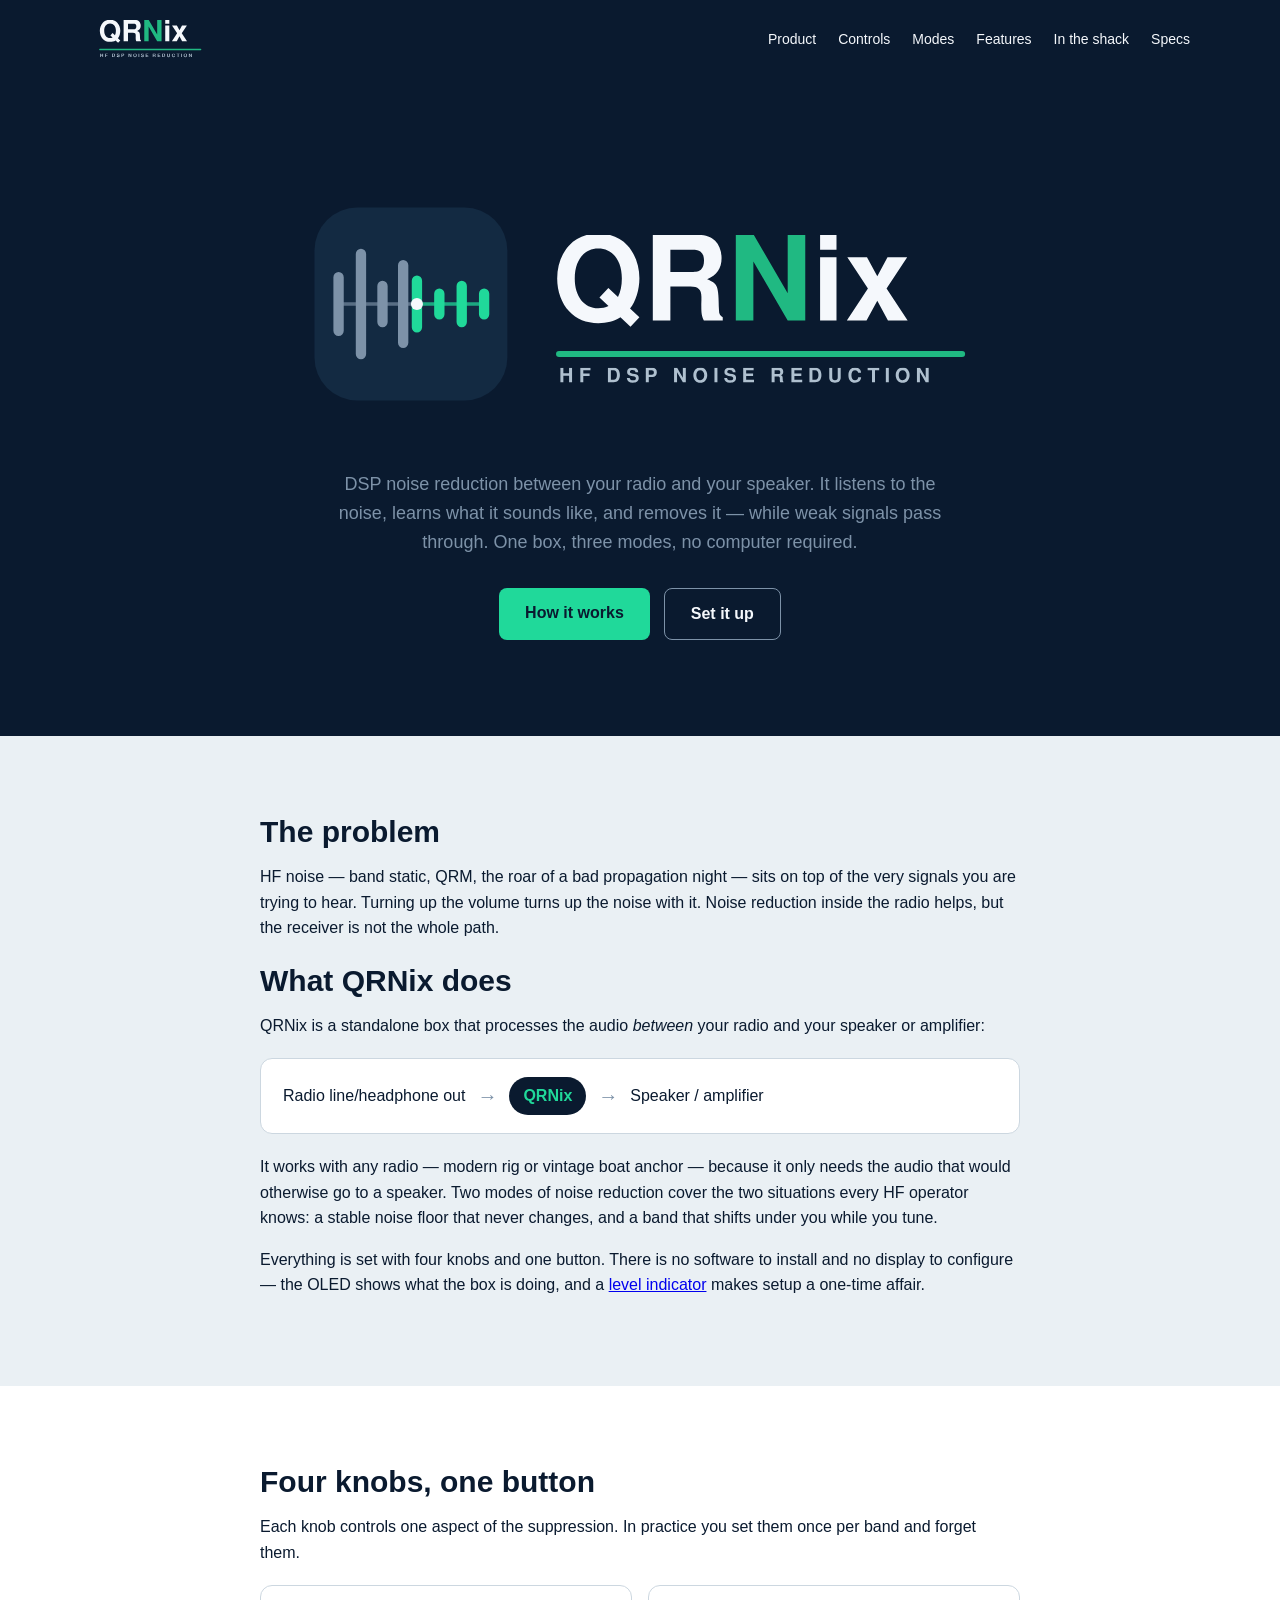
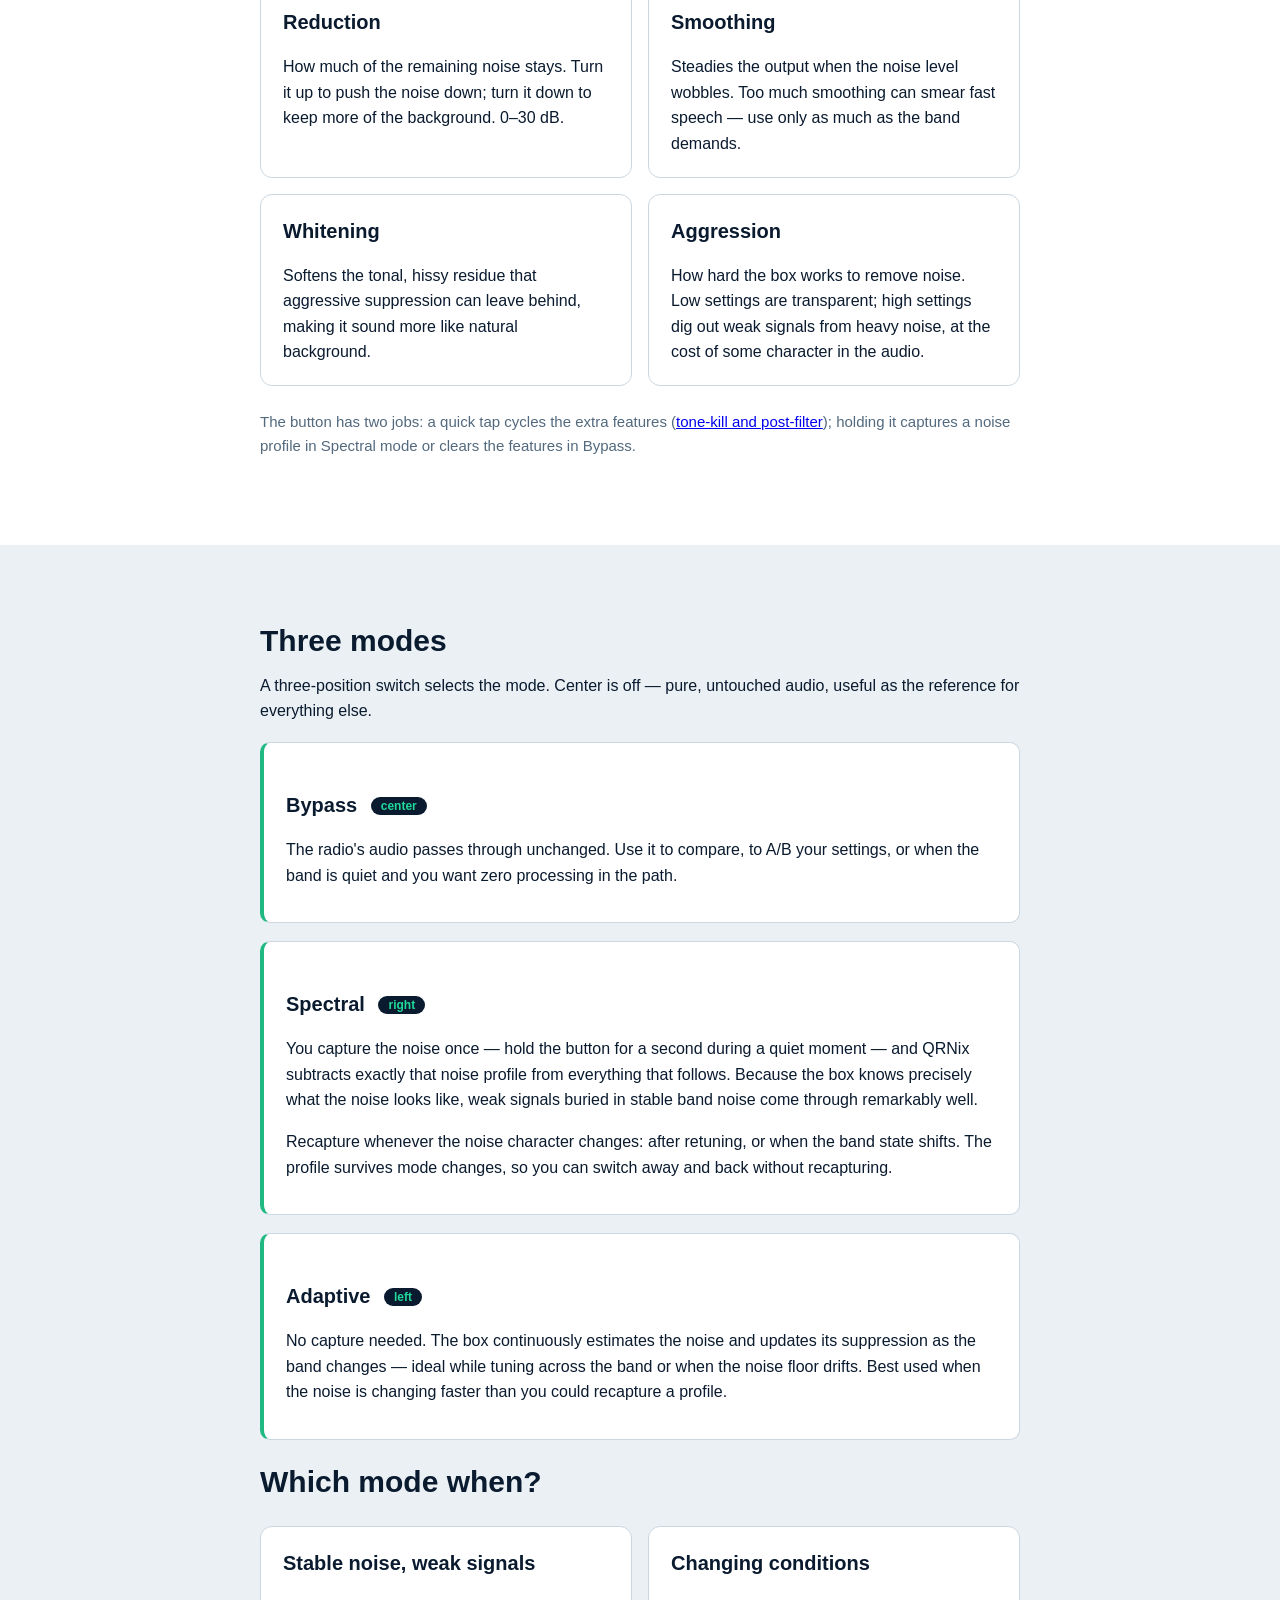
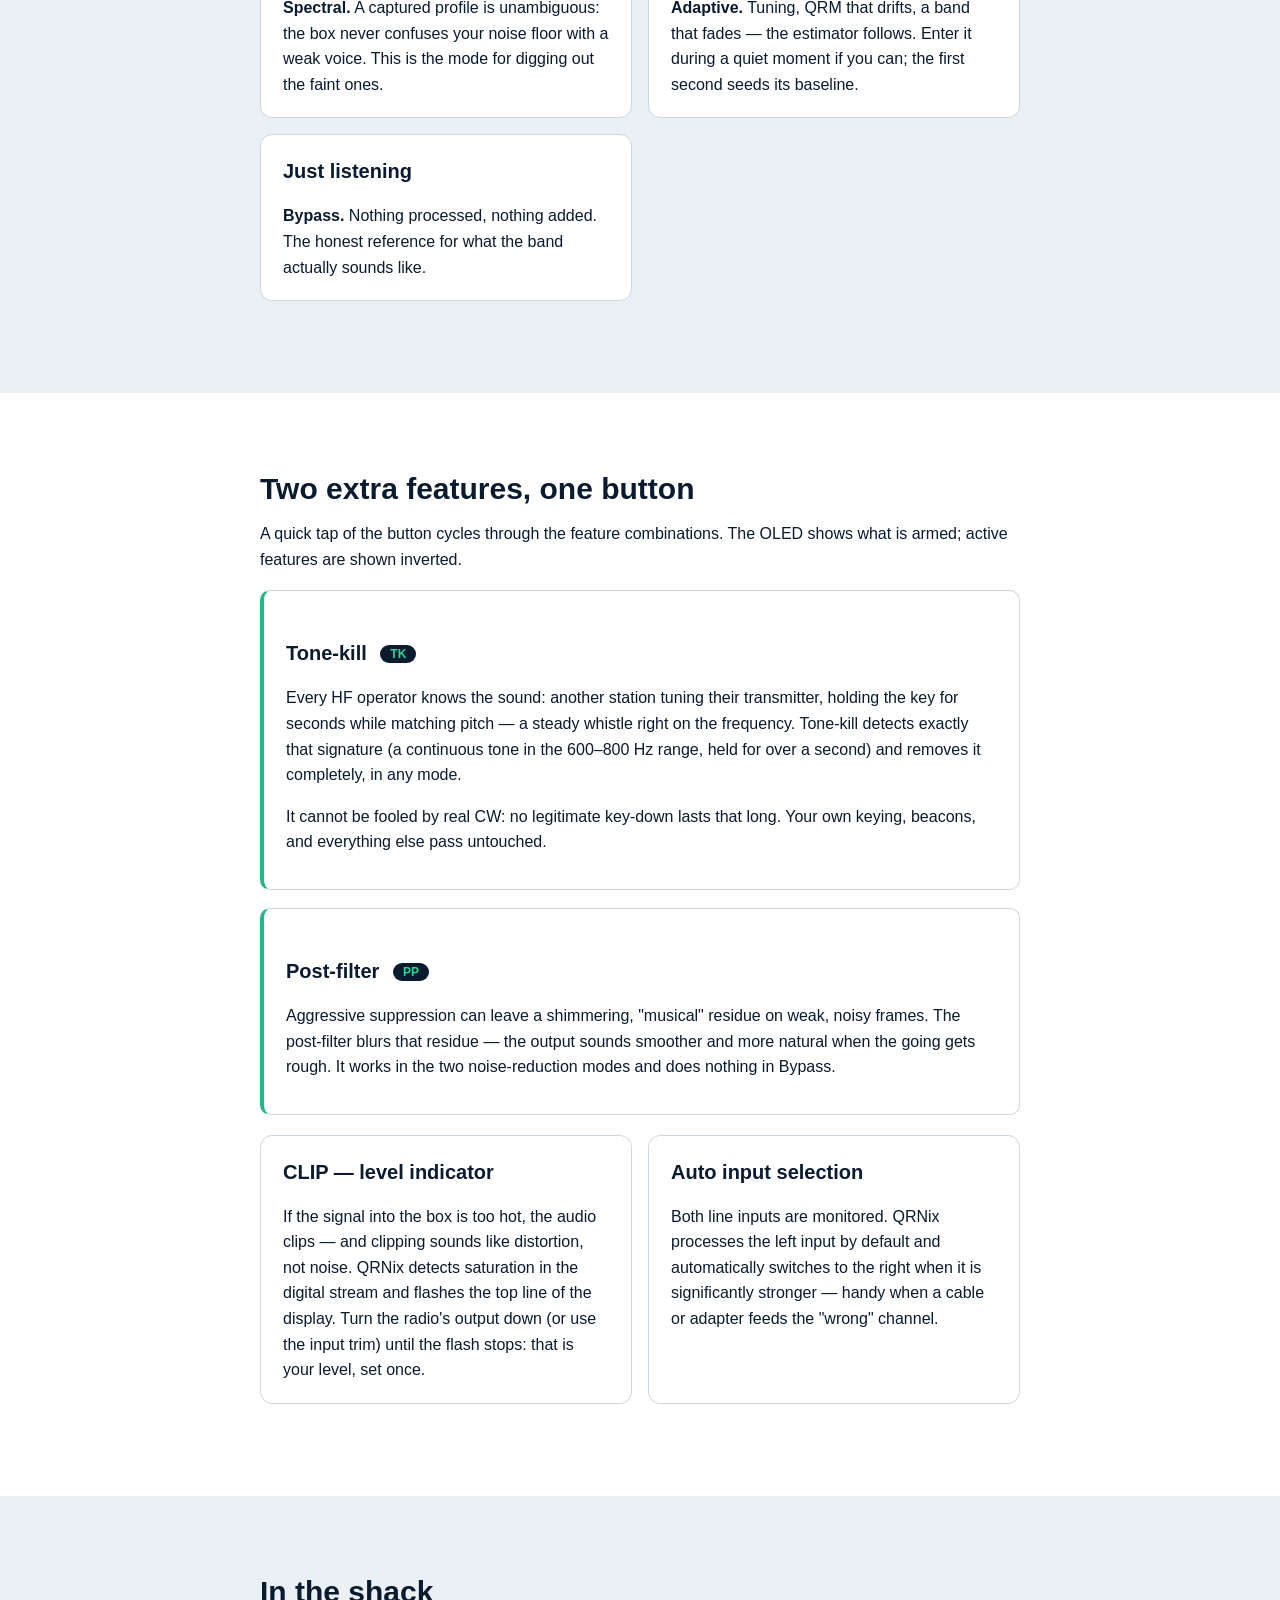
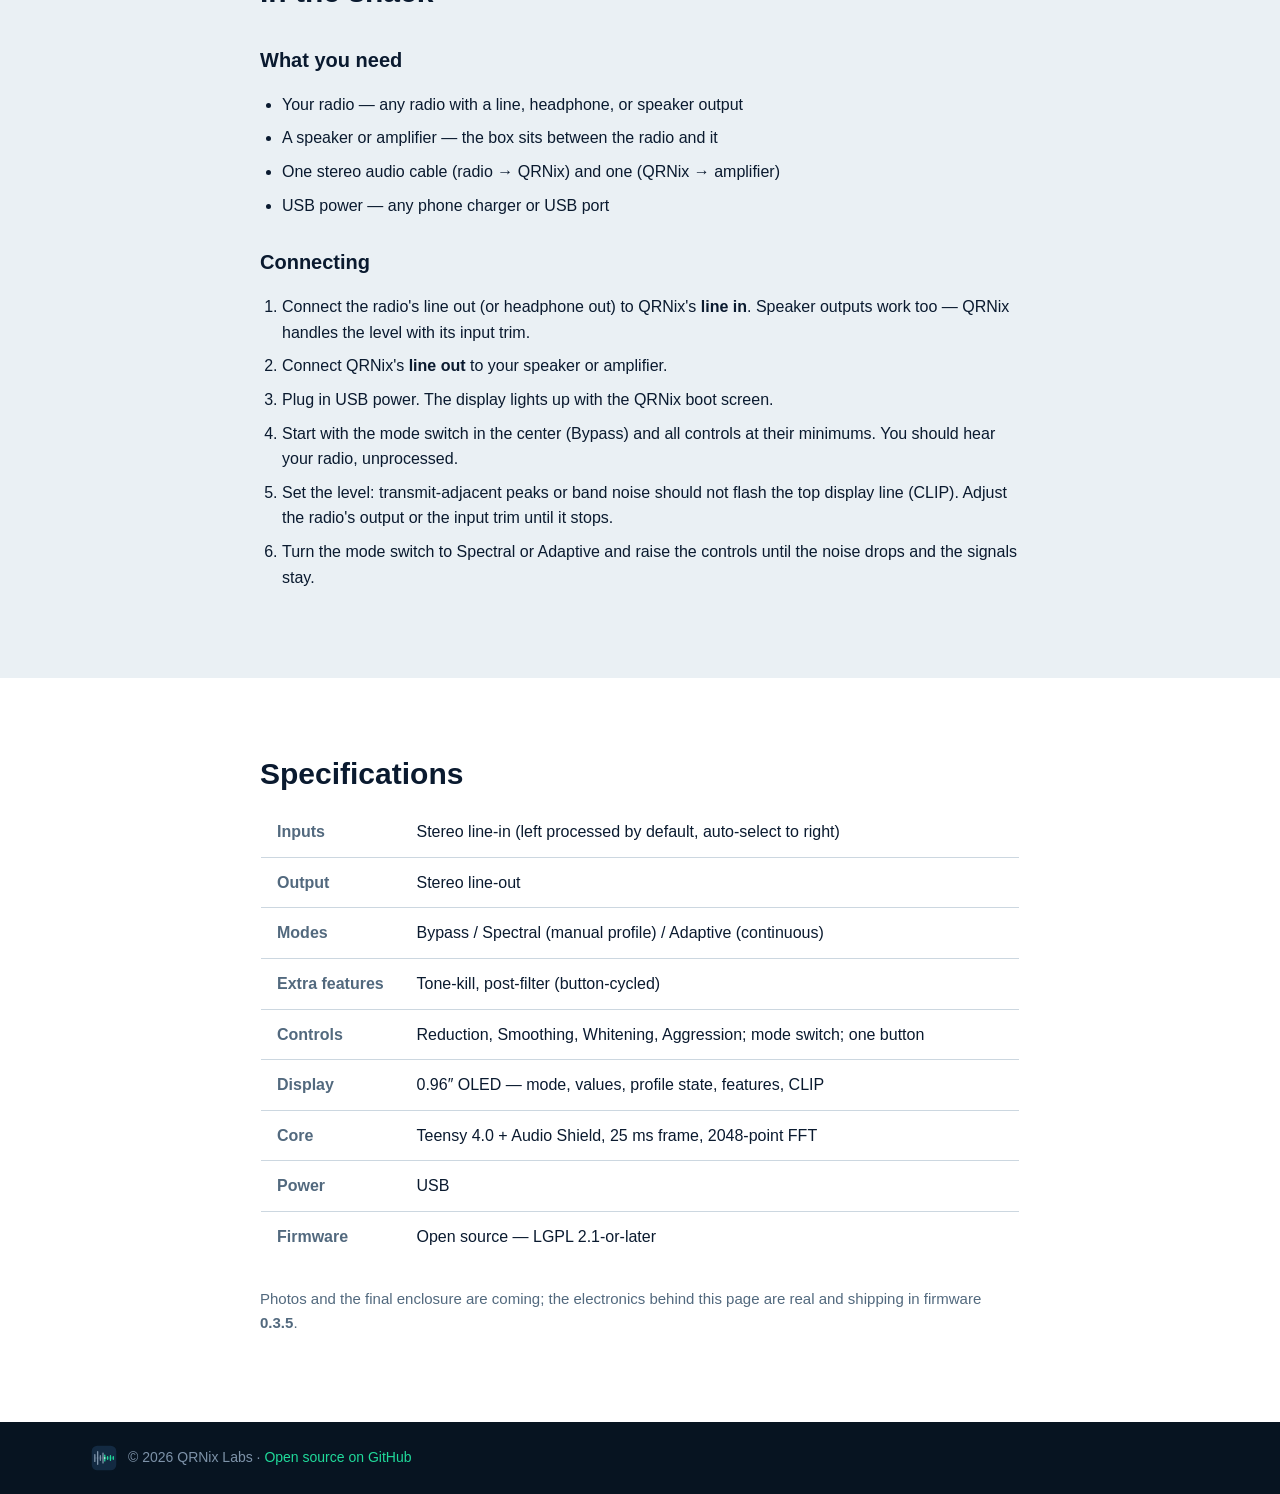
==== index.html @ 7614f1b8 "Header: use wordmark-dark in top-left corner" ====
<!doctype html>
<html lang="en">
<head>
  <meta charset="utf-8">
  <meta name="viewport" content="width=device-width, initial-scale=1">
  <title>QRNix — DSP Noise Reduction for HF Radio</title>
  <meta name="description" content="QRNix is a standalone DSP noise-reduction box for HF radio. It sits between your radio and your speaker, learns the noise, and removes it — while your signals pass.">
  <link rel="icon" type="image/svg+xml" href="assets/qrnix-mark.svg">
  <link rel="stylesheet" href="style.css">
</head>
<body>

<header class="site-header">
  <div class="container header-inner">
    <a href="#top" class="brand"><img src="assets/qrnix-wordmark-dark.svg" alt="QRNix" width="120"></a>
    <nav class="nav">
      <a href="#product">Product</a>
      <a href="#controls">Controls</a>
      <a href="#modes">Modes</a>
      <a href="#features">Features</a>
      <a href="#shack">In the shack</a>
      <a href="#specs">Specs</a>
    </nav>
  </div>
</header>

<main id="top">

  <!-- ══════════════════════════════════════════════════════════════ HERO -->
  <section class="hero">
    <div class="container">
      <img class="hero-logo" src="assets/qrnix-logo-dark.svg" alt="QRNix" width="720">
      <p class="lede">DSP noise reduction between your radio and your speaker.
        It listens to the noise, learns what it sounds like, and removes it —
        while weak signals pass through. One box, three modes, no computer
        required.</p>
      <div class="cta-row">
        <a class="btn" href="#product">How it works</a>
        <a class="btn btn-ghost" href="#shack">Set it up</a>
      </div>
      <!-- Photo slot: hero product shot. Replace the figure below when available.
      <figure class="photo-slot"><img src="assets/product-hero.jpg" alt="QRNix box"><figcaption>QRNix — front panel</figcaption></figure> -->
    </div>
  </section>

  <!-- ═══════════════════════════════════════════════════════════ PRODUCT -->
  <section id="product" class="section">
    <div class="container narrow">
      <h2>The problem</h2>
      <p>HF noise — band static, QRM, the roar of a bad propagation night — sits on
        top of the very signals you are trying to hear. Turning up the volume turns
        up the noise with it. Noise reduction inside the radio helps, but the
        receiver is not the whole path.</p>
      <h2>What QRNix does</h2>
      <p>QRNix is a standalone box that processes the audio <em>between</em> your
        radio and your speaker or amplifier:</p>
      <div class="chain">
        <span>Radio line/headphone out</span><span class="arrow">→</span>
        <span class="chip">QRNix</span><span class="arrow">→</span>
        <span>Speaker / amplifier</span>
      </div>
      <p>It works with any radio — modern rig or vintage boat anchor — because it
        only needs the audio that would otherwise go to a speaker. Two modes of
        noise reduction cover the two situations every HF operator knows: a stable
        noise floor that never changes, and a band that shifts under you while you
        tune.</p>
      <p>Everything is set with four knobs and one button. There is no software to
        install and no display to configure — the OLED shows what the box is doing,
        and a <a href="#features">level indicator</a> makes setup a one-time affair.</p>
    </div>
  </section>

  <!-- ══════════════════════════════════════════════════════════ CONTROLS -->
  <section id="controls" class="section alt">
    <div class="container narrow">
      <h2>Four knobs, one button</h2>
      <p>Each knob controls one aspect of the suppression. In practice you set
        them once per band and forget them.</p>
      <div class="cards">
        <article class="card">
          <h3>Reduction</h3>
          <p>How much of the remaining noise stays. Turn it up to push the noise
            down; turn it down to keep more of the background. 0–30 dB.</p>
        </article>
        <article class="card">
          <h3>Smoothing</h3>
          <p>Steadies the output when the noise level wobbles. Too much smoothing
            can smear fast speech — use only as much as the band demands.</p>
        </article>
        <article class="card">
          <h3>Whitening</h3>
          <p>Softens the tonal, hissy residue that aggressive suppression can
            leave behind, making it sound more like natural background.</p>
        </article>
        <article class="card">
          <h3>Aggression</h3>
          <p>How hard the box works to remove noise. Low settings are transparent;
            high settings dig out weak signals from heavy noise, at the cost of
            some character in the audio.</p>
        </article>
      </div>
      <p class="note">The button has two jobs: a quick tap cycles the extra
        features (<a href="#features">tone-kill and post-filter</a>); holding it
        captures a noise profile in Spectral mode or clears the features in
        Bypass.</p>
    </div>
  </section>

  <!-- ═════════════════════════════════════════════════════════════ MODES -->
  <section id="modes" class="section">
    <div class="container narrow">
      <h2>Three modes</h2>
      <p>A three-position switch selects the mode. Center is off — pure,
        untouched audio, useful as the reference for everything else.</p>

      <article class="mode">
        <h3>Bypass <span class="tag">center</span></h3>
        <p>The radio's audio passes through unchanged. Use it to compare, to
          A/B your settings, or when the band is quiet and you want zero
          processing in the path.</p>
      </article>

      <article class="mode">
        <h3>Spectral <span class="tag">right</span></h3>
        <p>You capture the noise once — hold the button for a second during a
          quiet moment — and QRNix subtracts exactly that noise profile from
          everything that follows. Because the box knows precisely what the noise
          looks like, weak signals buried in stable band noise come through
          remarkably well.</p>
        <p>Recapture whenever the noise character changes: after retuning, or when
          the band state shifts. The profile survives mode changes, so you can
          switch away and back without recapturing.</p>
      </article>

      <article class="mode">
        <h3>Adaptive <span class="tag">left</span></h3>
        <p>No capture needed. The box continuously estimates the noise and updates
          its suppression as the band changes — ideal while tuning across the
          band or when the noise floor drifts. Best used when the noise is
          changing faster than you could recapture a profile.</p>
      </article>

      <h2>Which mode when?</h2>
      <div class="cards">
        <article class="card">
          <h3>Stable noise, weak signals</h3>
          <p><strong>Spectral.</strong> A captured profile is unambiguous: the box
            never confuses your noise floor with a weak voice. This is the mode
            for digging out the faint ones.</p>
        </article>
        <article class="card">
          <h3>Changing conditions</h3>
          <p><strong>Adaptive.</strong> Tuning, QRM that drifts, a band that
            fades — the estimator follows. Enter it during a quiet moment if you
            can; the first second seeds its baseline.</p>
        </article>
        <article class="card">
          <h3>Just listening</h3>
          <p><strong>Bypass.</strong> Nothing processed, nothing added. The honest
            reference for what the band actually sounds like.</p>
        </article>
      </div>
    </div>
  </section>

  <!-- ═══════════════════════════════════════════════════════════ FEATURES -->
  <section id="features" class="section alt">
    <div class="container narrow">
      <h2>Two extra features, one button</h2>
      <p>A quick tap of the button cycles through the feature combinations.
        The OLED shows what is armed; active features are shown inverted.</p>

      <article class="mode">
        <h3>Tone-kill <span class="tag">TK</span></h3>
        <p>Every HF operator knows the sound: another station tuning their
          transmitter, holding the key for seconds while matching pitch — a
          steady whistle right on the frequency. Tone-kill detects exactly that
          signature (a continuous tone in the 600–800 Hz range, held for over a
          second) and removes it completely, in any mode.</p>
        <p>It cannot be fooled by real CW: no legitimate key-down lasts that long.
          Your own keying, beacons, and everything else pass untouched.</p>
      </article>

      <article class="mode">
        <h3>Post-filter <span class="tag">PP</span></h3>
        <p>Aggressive suppression can leave a shimmering, "musical" residue on
          weak, noisy frames. The post-filter blurs that residue — the output
          sounds smoother and more natural when the going gets rough. It works in
          the two noise-reduction modes and does nothing in Bypass.</p>
      </article>

      <div class="cards">
        <article class="card">
          <h3>CLIP — level indicator</h3>
          <p>If the signal into the box is too hot, the audio clips — and clipping
            sounds like distortion, not noise. QRNix detects saturation in the
            digital stream and flashes the top line of the display. Turn the
            radio's output down (or use the input trim) until the flash stops:
            that is your level, set once.</p>
        </article>
        <article class="card">
          <h3>Auto input selection</h3>
          <p>Both line inputs are monitored. QRNix processes the left input by
            default and automatically switches to the right when it is
            significantly stronger — handy when a cable or adapter feeds the
            "wrong" channel.</p>
        </article>
      </div>
    </div>
  </section>

  <!-- ═════════════════════════════════════════════════════════════ SHACK -->
  <section id="shack" class="section">
    <div class="container narrow">
      <h2>In the shack</h2>
      <h3>What you need</h3>
      <ul class="checklist">
        <li>Your radio — any radio with a line, headphone, or speaker output</li>
        <li>A speaker or amplifier — the box sits between the radio and it</li>
        <li>One stereo audio cable (radio → QRNix) and one (QRNix → amplifier)</li>
        <li>USB power — any phone charger or USB port</li>
      </ul>
      <h3>Connecting</h3>
      <ol class="steps">
        <li>Connect the radio's line out (or headphone out) to QRNix's <strong>line
          in</strong>. Speaker outputs work too — QRNix handles the level with its
          input trim.</li>
        <li>Connect QRNix's <strong>line out</strong> to your speaker or amplifier.</li>
        <li>Plug in USB power. The display lights up with the QRNix boot screen.</li>
        <li>Start with the mode switch in the center (Bypass) and all controls at
          their minimums. You should hear your radio, unprocessed.</li>
        <li>Set the level: transmit-adjacent peaks or band noise should not flash
          the top display line (CLIP). Adjust the radio's output or the input trim
          until it stops.</li>
        <li>Turn the mode switch to Spectral or Adaptive and raise the controls
          until the noise drops and the signals stay.</li>
      </ol>
      <!-- Photo slot: shack installation shot. Replace when available.
      <figure class="photo-slot"><img src="assets/shack-install.jpg" alt="QRNix in the shack"><figcaption>Radio → QRNix → speaker</figcaption></figure> -->
    </div>
  </section>

  <!-- ══════════════════════════════════════════════════════════════ SPECS -->
  <section id="specs" class="section alt">
    <div class="container narrow">
      <h2>Specifications</h2>
      <table class="specs">
        <tbody>
          <tr><td>Inputs</td><td>Stereo line-in (left processed by default, auto-select to right)</td></tr>
          <tr><td>Output</td><td>Stereo line-out</td></tr>
          <tr><td>Modes</td><td>Bypass / Spectral (manual profile) / Adaptive (continuous)</td></tr>
          <tr><td>Extra features</td><td>Tone-kill, post-filter (button-cycled)</td></tr>
          <tr><td>Controls</td><td>Reduction, Smoothing, Whitening, Aggression; mode switch; one button</td></tr>
          <tr><td>Display</td><td>0.96&Prime; OLED — mode, values, profile state, features, CLIP</td></tr>
          <tr><td>Core</td><td>Teensy 4.0 + Audio Shield, 25 ms frame, 2048-point FFT</td></tr>
          <tr><td>Power</td><td>USB</td></tr>
          <tr><td>Firmware</td><td>Open source — LGPL 2.1-or-later</td></tr>
        </tbody>
      </table>
      <p class="note">Photos and the final enclosure are coming; the electronics
        behind this page are real and shipping in firmware <strong>0.3.5</strong>.</p>
    </div>
  </section>

</main>

<footer class="site-footer">
  <div class="container footer-inner">
    <img src="assets/qrnix-mark-dark.svg" alt="" width="28" height="28">
    <span>© 2026 QRNix Labs · <a href="https://github.com/qrnix-labs">Open source on GitHub</a></span>
  </div>
</footer>

</body>
</html>
---- style.css ----
/* QRNix Labs — brand stylesheet
   Palette from the style guide: navy #0A1A2F, green #20D99A, slate #7D92A8 */

:root {
  --navy: #0A1A2F;
  --navy-dark: #071421;
  --green: #20D99A;
  --green-word: #20B982;
  --slate: #7D92A8;
  --text-slate: #52697E;
  --off-white: #F5F8FC;
  --page: #EAF0F4;
  --line: #CCD7E0;
}

* { box-sizing: border-box; }
html { scroll-behavior: smooth; }

body {
  margin: 0;
  font-family: Arial, "Nimbus Sans", "DejaVu Sans", sans-serif;
  background: var(--page);
  color: var(--navy);
  line-height: 1.6;
}

.container { width: min(1100px, calc(100% - 32px)); margin: 0 auto; }
.narrow { max-width: 760px; }

/* ── header ─────────────────────────────────────────────── */
.site-header {
  background: var(--navy);
  position: sticky;
  top: 0;
  z-index: 10;
}
.header-inner {
  display: flex;
  align-items: center;
  justify-content: space-between;
  gap: 16px;
  padding: 12px 0;
}
.brand img { display: block; }
.nav { display: flex; gap: 22px; flex-wrap: wrap; }
.nav a {
  color: var(--off-white);
  text-decoration: none;
  font-size: 14px;
}
.nav a:hover { color: var(--green); }

/* ── hero ───────────────────────────────────────────────── */
.hero {
  background: var(--navy);
  color: var(--off-white);
  padding: 88px 0 96px;
  text-align: center;
}
.hero-logo {
  width: min(720px, 95%);
  height: auto;
  display: block;
  margin: 0 auto 28px;
}
.lede {
  max-width: 640px;
  margin: 0 auto 32px;
  color: var(--slate);
  font-size: 18px;
}
.cta-row { display: flex; gap: 14px; justify-content: center; flex-wrap: wrap; }

.btn {
  display: inline-block;
  background: var(--green);
  color: var(--navy);
  font-weight: bold;
  padding: 12px 26px;
  border-radius: 8px;
  text-decoration: none;
}
.btn:hover { background: #3fe6b2; }
.btn-ghost {
  background: transparent;
  color: var(--off-white);
  border: 1px solid var(--slate);
}
.btn-ghost:hover { border-color: var(--green); color: var(--green); background: transparent; }

/* ── sections ───────────────────────────────────────────── */
.section { padding: 72px 0; }
.section.alt { background: #fff; }
.section h2 {
  font-size: 30px;
  margin: 0 0 8px;
}
.section h2 + p { margin-top: 0; }
.section h3 { font-size: 20px; margin: 28px 0 6px; }

/* ── signal chain ───────────────────────────────────────── */
.chain {
  display: flex;
  align-items: center;
  gap: 12px;
  flex-wrap: wrap;
  background: #fff;
  border: 1px solid var(--line);
  border-radius: 12px;
  padding: 18px 22px;
  margin: 20px 0;
}
.chip {
  background: var(--navy);
  color: var(--green);
  font-weight: bold;
  padding: 6px 14px;
  border-radius: 20px;
}
.arrow { color: var(--slate); font-size: 20px; }

/* ── cards ──────────────────────────────────────────────── */
.cards {
  display: grid;
  grid-template-columns: repeat(auto-fit, minmax(250px, 1fr));
  gap: 16px;
  margin: 20px 0;
}
.card {
  background: #fff;
  border: 1px solid var(--line);
  border-radius: 12px;
  padding: 20px 22px;
}
.card h3 { margin-top: 0; }
.card p { margin-bottom: 0; }

/* ── modes / features ───────────────────────────────────── */
.mode {
  background: #fff;
  border: 1px solid var(--line);
  border-left: 4px solid var(--green-word);
  border-radius: 10px;
  padding: 18px 22px;
  margin: 18px 0;
}
.tag {
  background: var(--navy);
  color: var(--green);
  font-size: 12px;
  font-weight: bold;
  padding: 2px 10px;
  border-radius: 10px;
  vertical-align: middle;
  margin-left: 8px;
}

/* ── lists ──────────────────────────────────────────────── */
.checklist, .steps { padding-left: 22px; }
.checklist li, .steps li { margin-bottom: 8px; }

/* ── specs ──────────────────────────────────────────────── */
table.specs {
  width: 100%;
  border-collapse: collapse;
  background: #fff;
  border: 1px solid var(--line);
  border-radius: 12px;
  overflow: hidden;
}
table.specs td {
  padding: 12px 16px;
  border-bottom: 1px solid var(--line);
  vertical-align: top;
}
table.specs tr:last-child td { border-bottom: none; }
table.specs td:first-child {
  font-weight: bold;
  white-space: nowrap;
  color: var(--text-slate);
  width: 140px;
}

/* ── notes & photo slots ────────────────────────────────── */
.note {
  color: var(--text-slate);
  font-size: 15px;
  margin-top: 24px;
}
.photo-slot {
  border: 2px dashed var(--slate);
  border-radius: 12px;
  padding: 12px;
  margin: 28px 0;
  color: var(--text-slate);
  font-size: 14px;
  text-align: center;
  background: #fff;
}
.photo-slot img { max-width: 100%; border-radius: 8px; display: block; }

/* ── footer ─────────────────────────────────────────────── */
.site-footer {
  background: var(--navy-dark);
  color: var(--slate);
  font-size: 14px;
}
.footer-inner {
  display: flex;
  align-items: center;
  gap: 10px;
  padding: 22px 0;
}
.footer-inner a { color: var(--green); text-decoration: none; }

@media (max-width: 640px) {
  .header-inner { flex-direction: column; padding: 12px 0; }
  .hero { padding: 56px 0 64px; }
  .section { padding: 48px 0; }
}
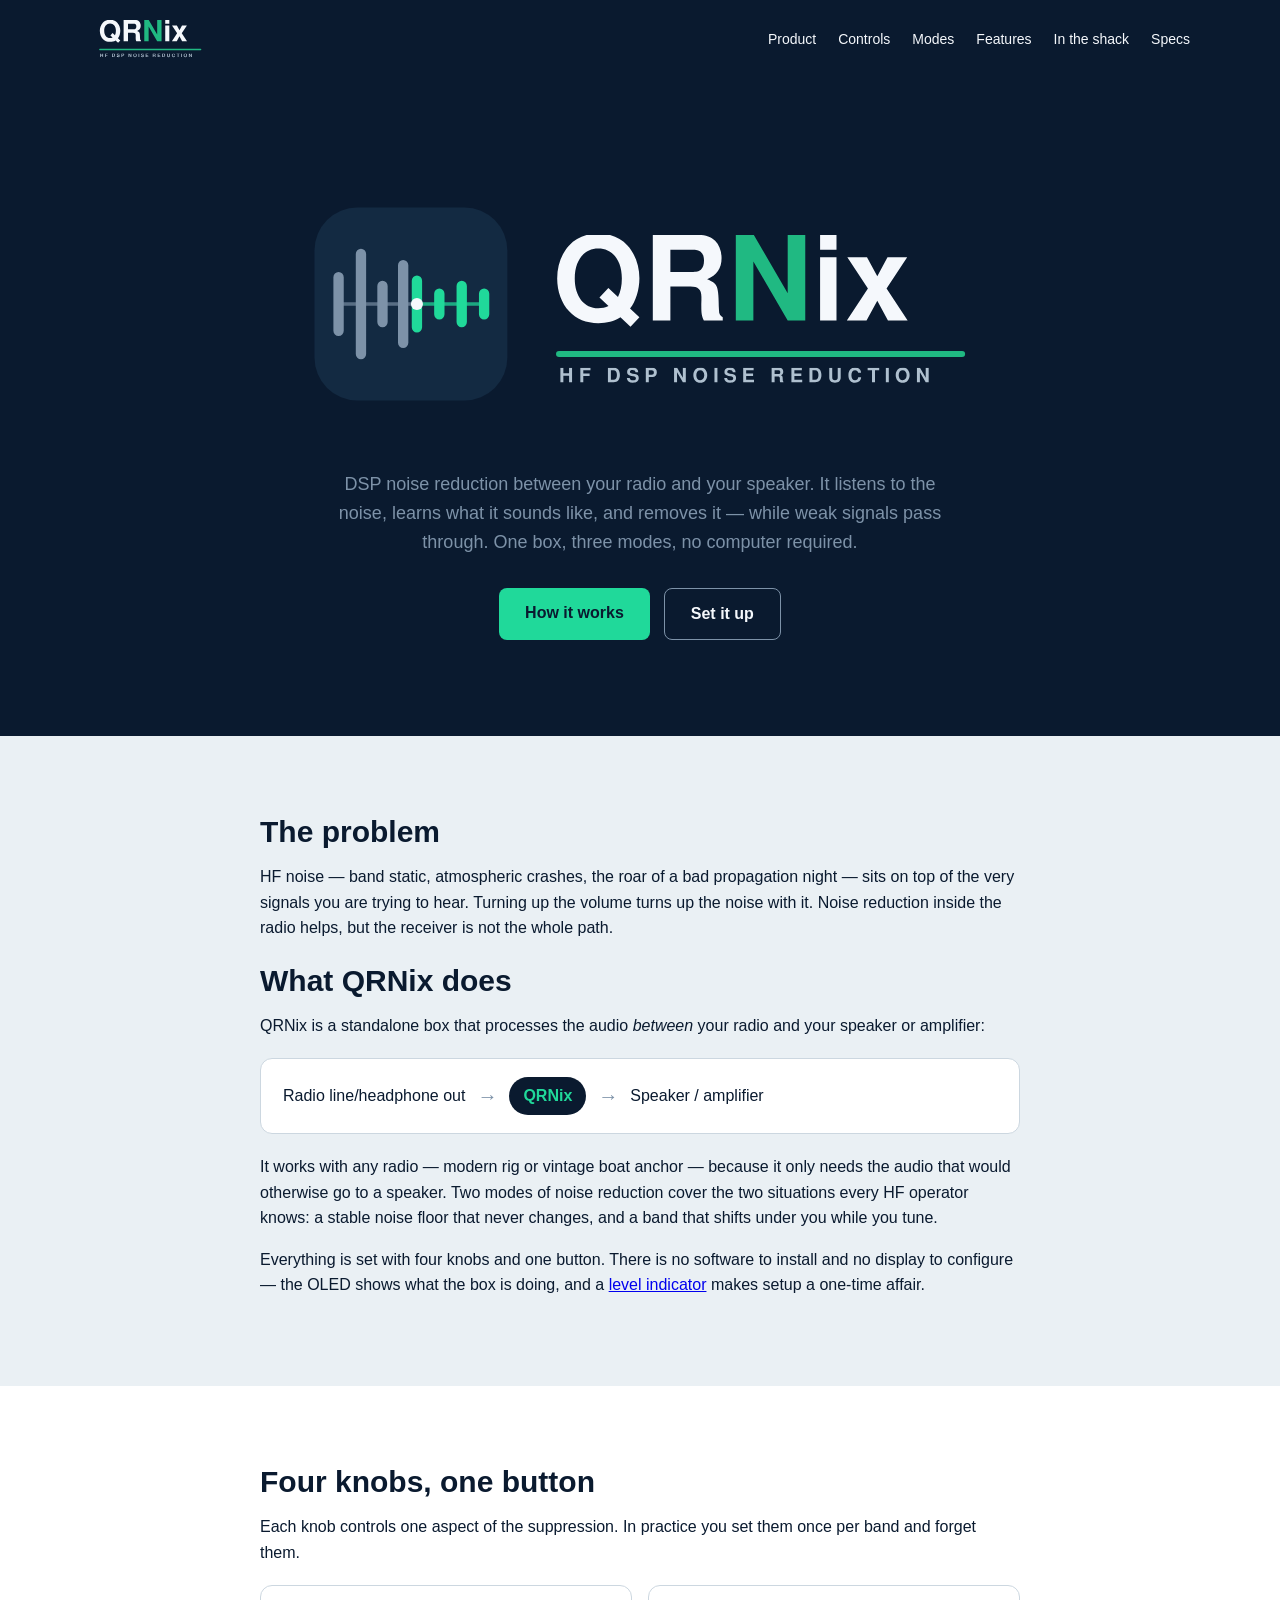
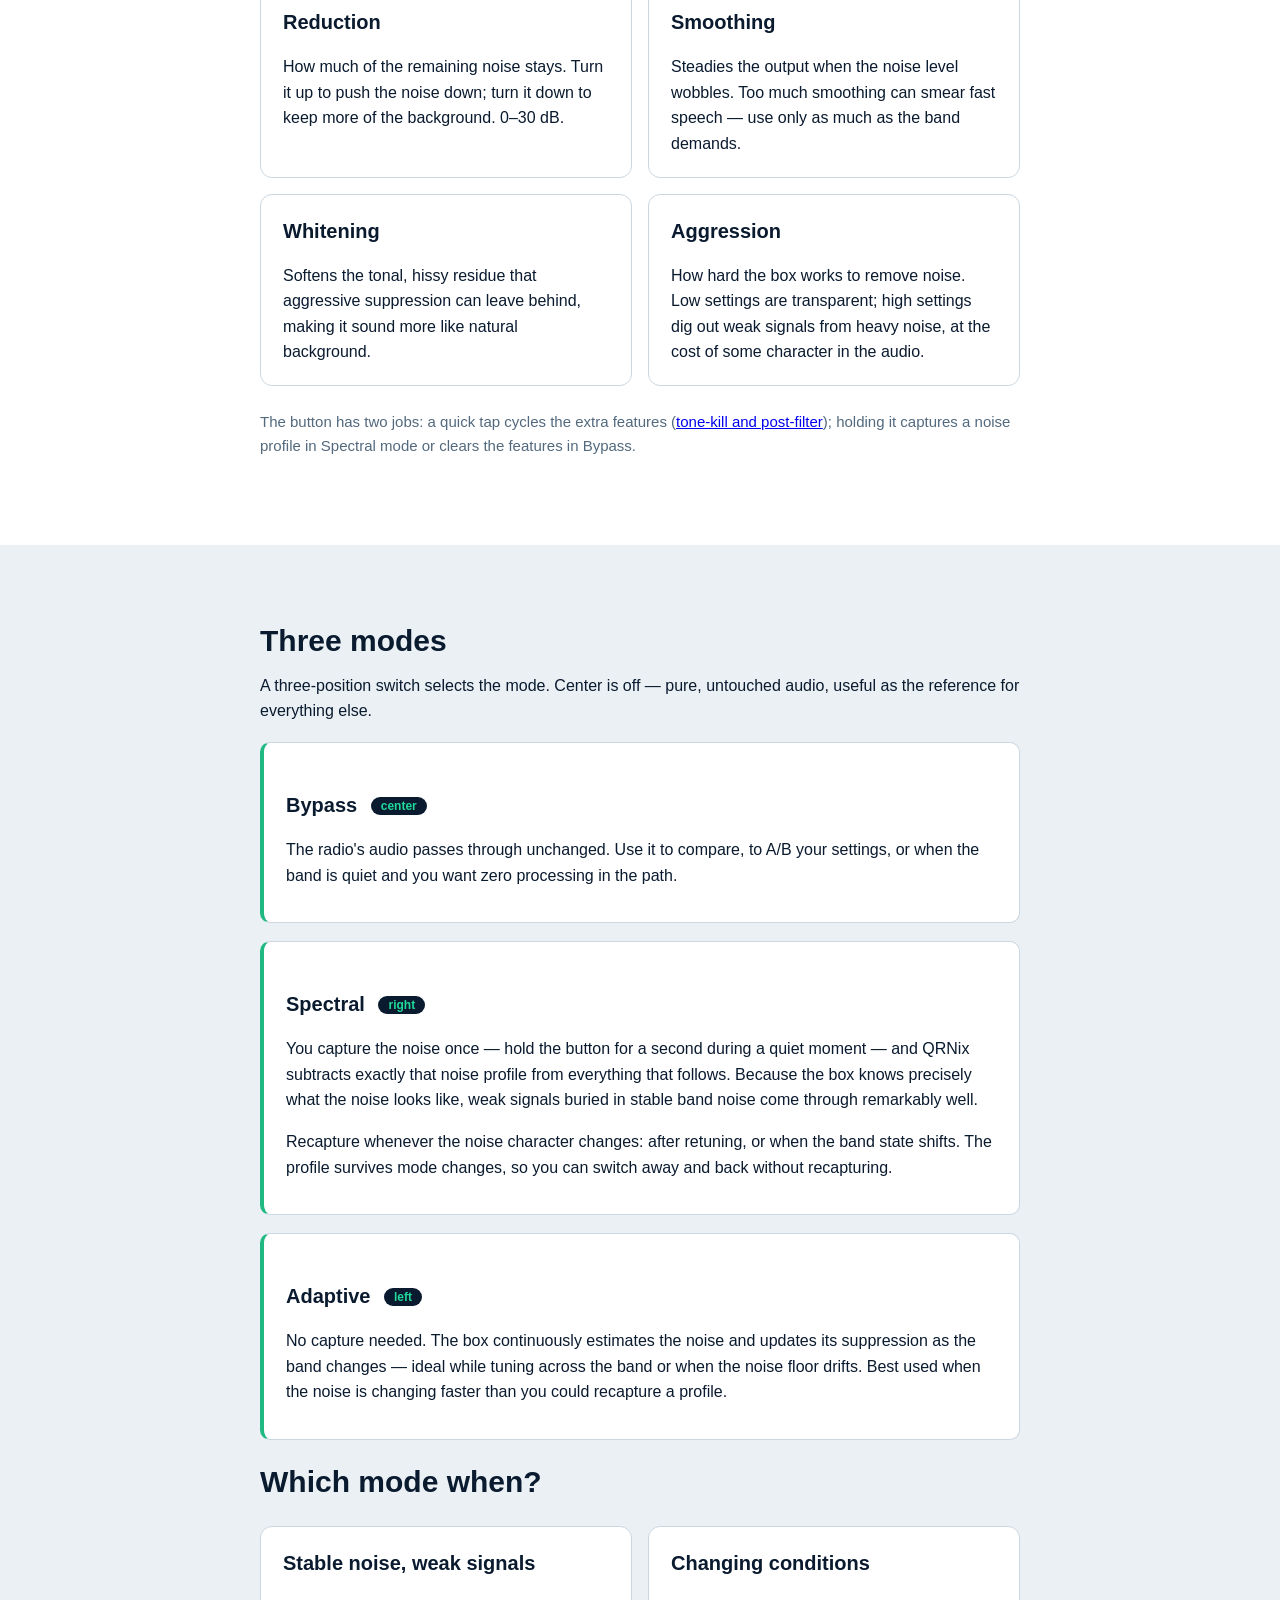
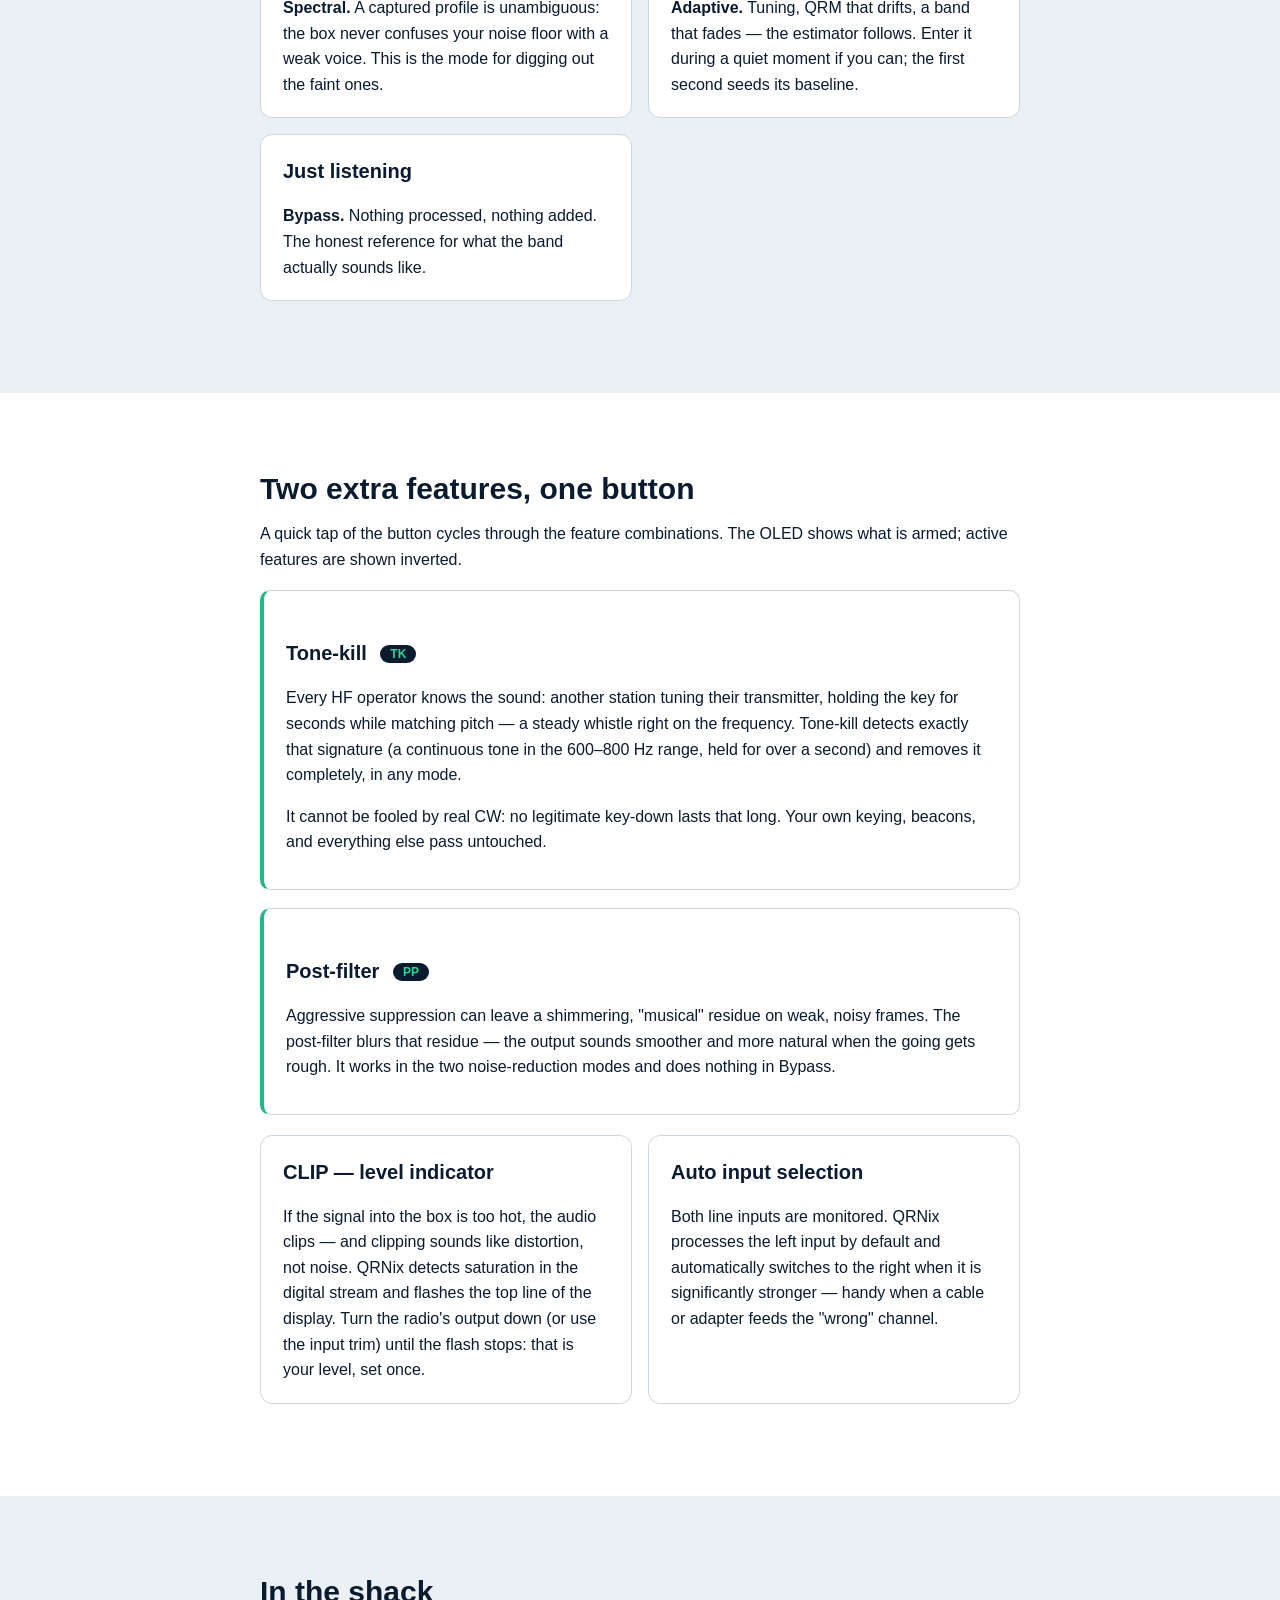
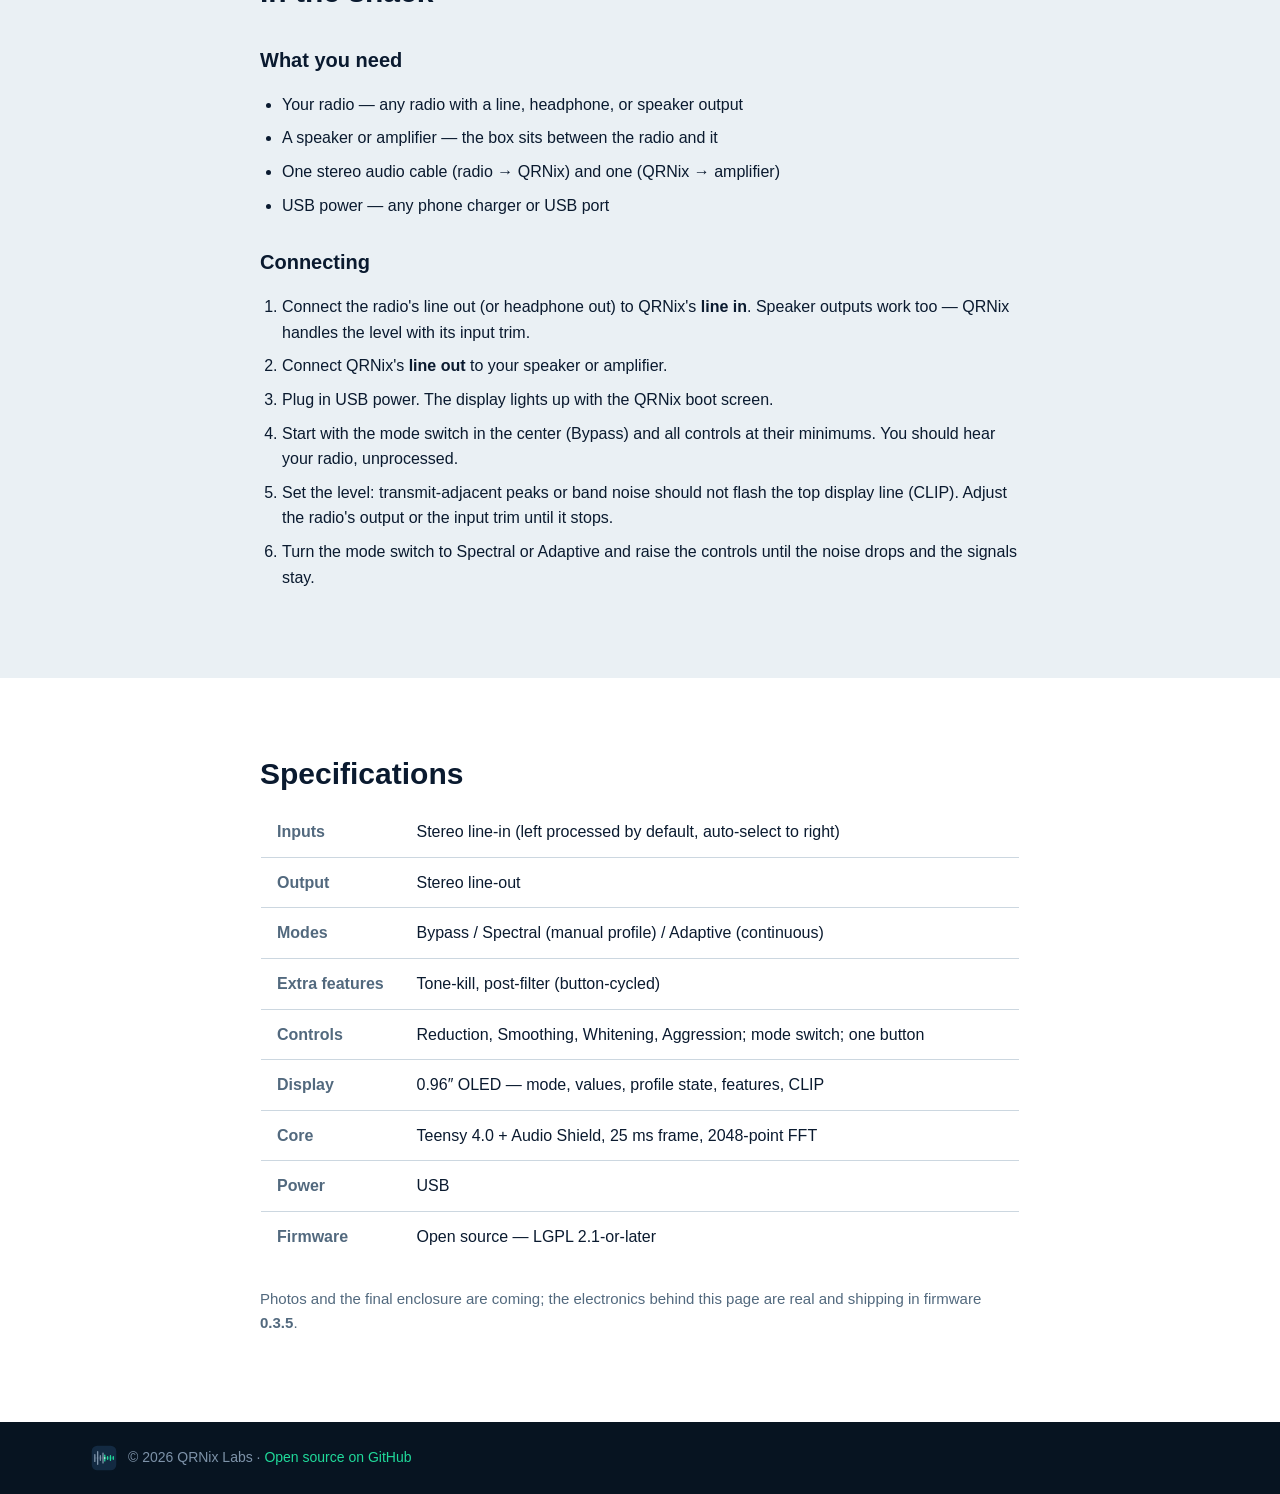
==== commit df7174b6: "Copy: lead with QRN (natural noise) in problem section" ====
--- a/index.html
+++ b/index.html
@@ -47,10 +47,10 @@
   <section id="product" class="section">
     <div class="container narrow">
       <h2>The problem</h2>
-      <p>HF noise — band static, QRM, the roar of a bad propagation night — sits on
-        top of the very signals you are trying to hear. Turning up the volume turns
-        up the noise with it. Noise reduction inside the radio helps, but the
-        receiver is not the whole path.</p>
+      <p>HF noise — band static, atmospheric crashes, the roar of a bad
+        propagation night — sits on top of the very signals you are trying to
+        hear. Turning up the volume turns up the noise with it. Noise reduction
+        inside the radio helps, but the receiver is not the whole path.</p>
       <h2>What QRNix does</h2>
       <p>QRNix is a standalone box that processes the audio <em>between</em> your
         radio and your speaker or amplifier:</p>
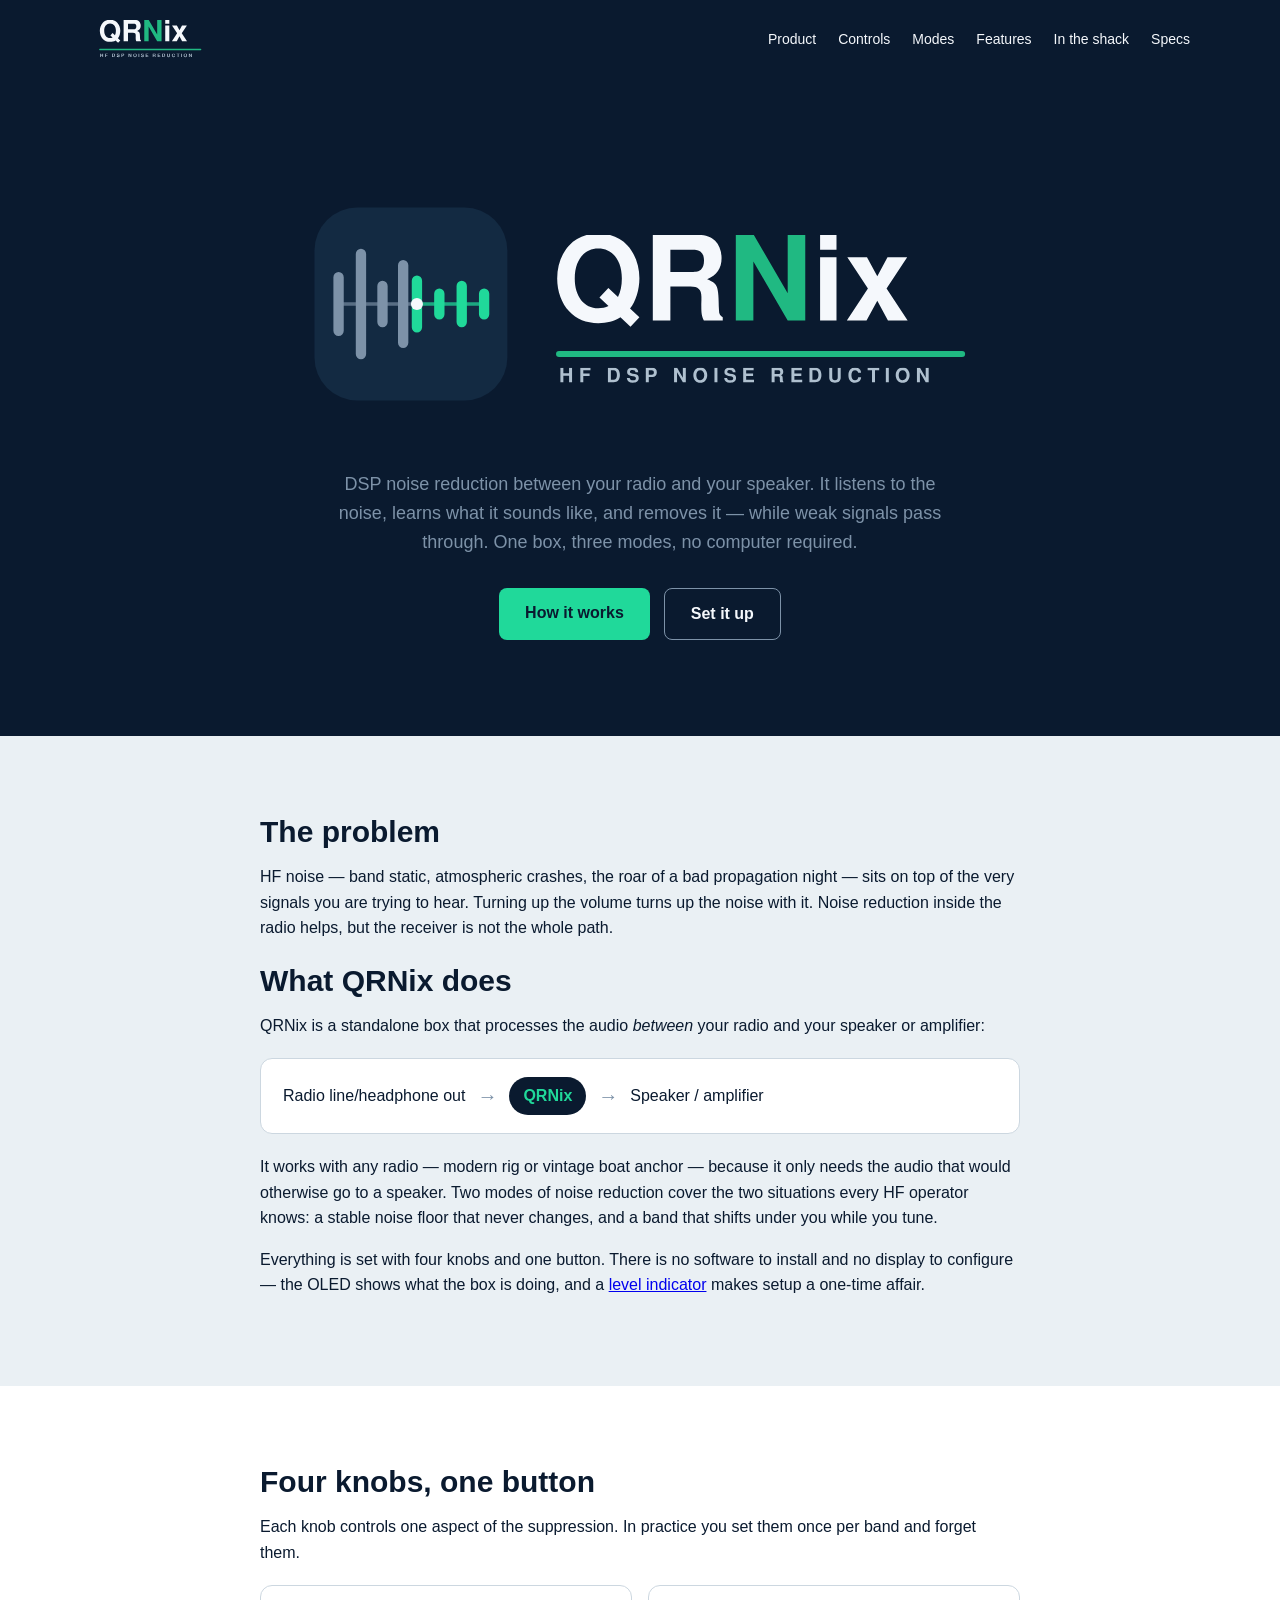
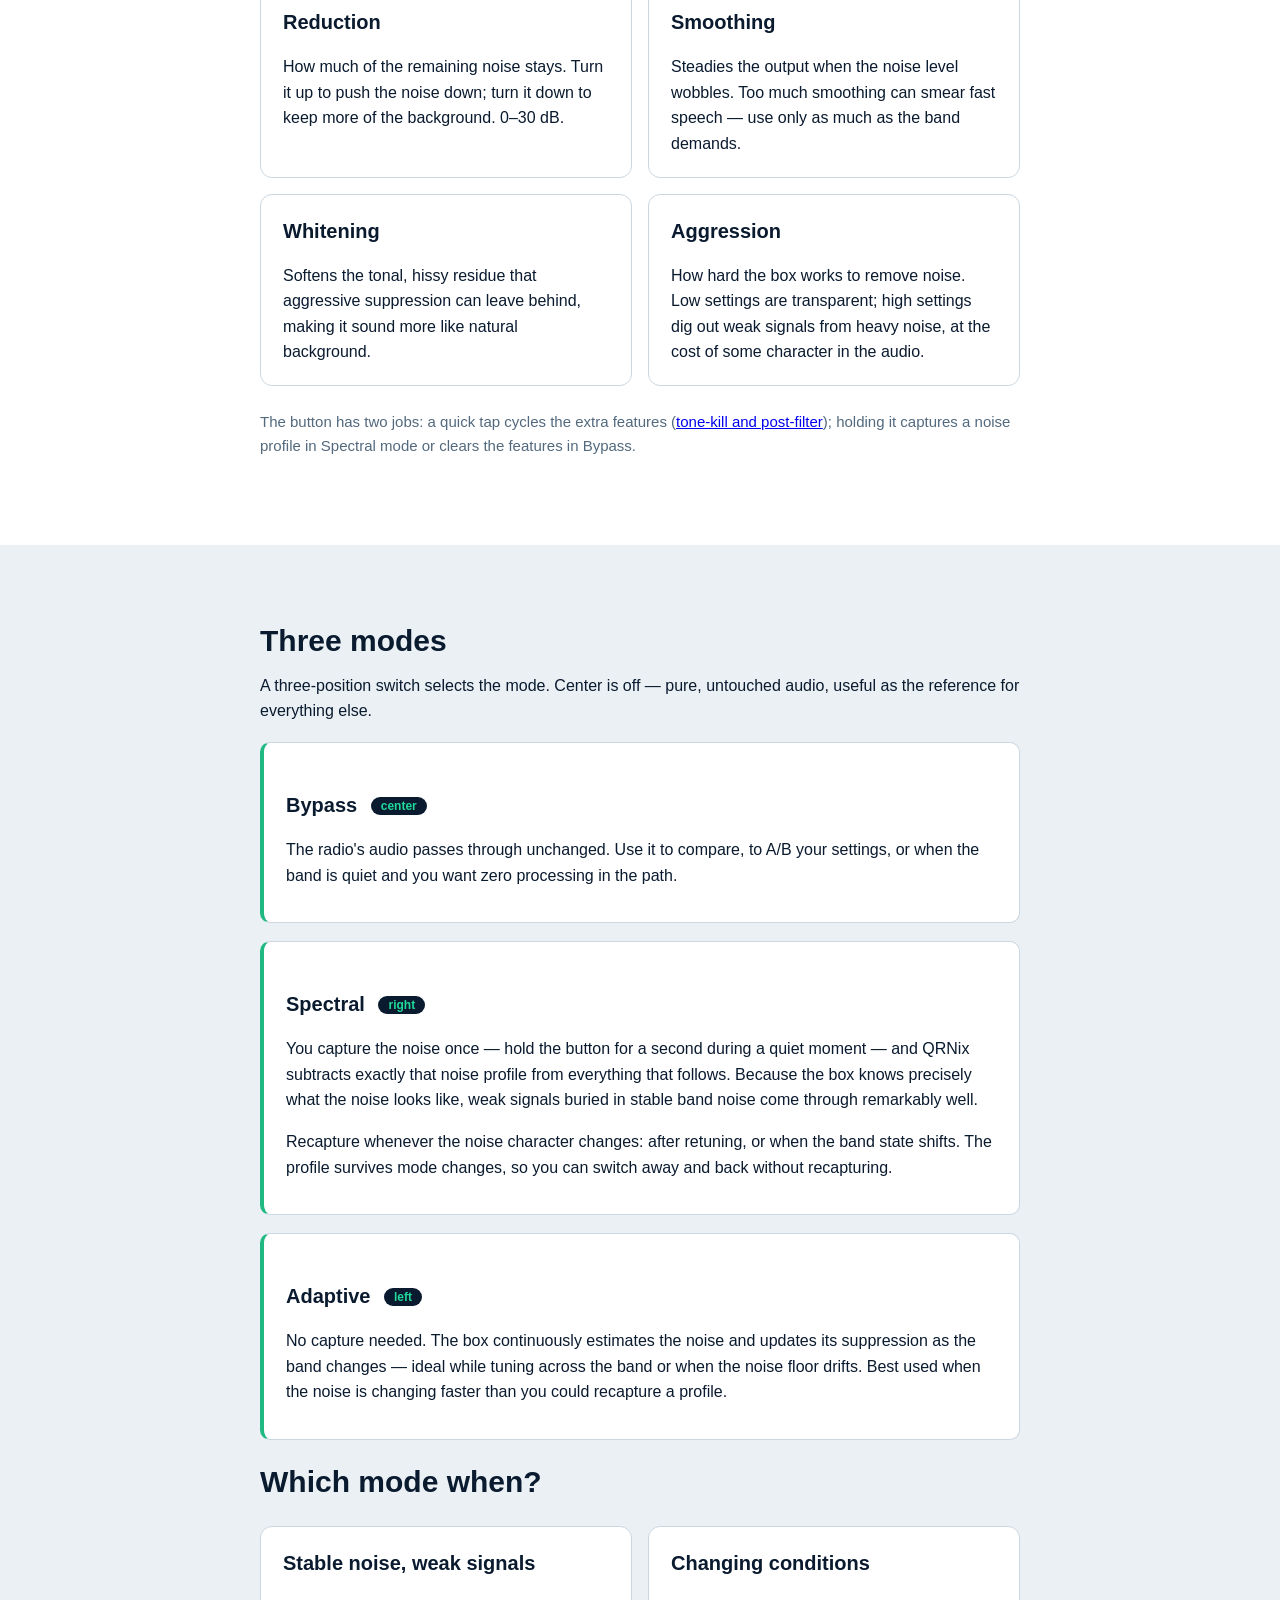
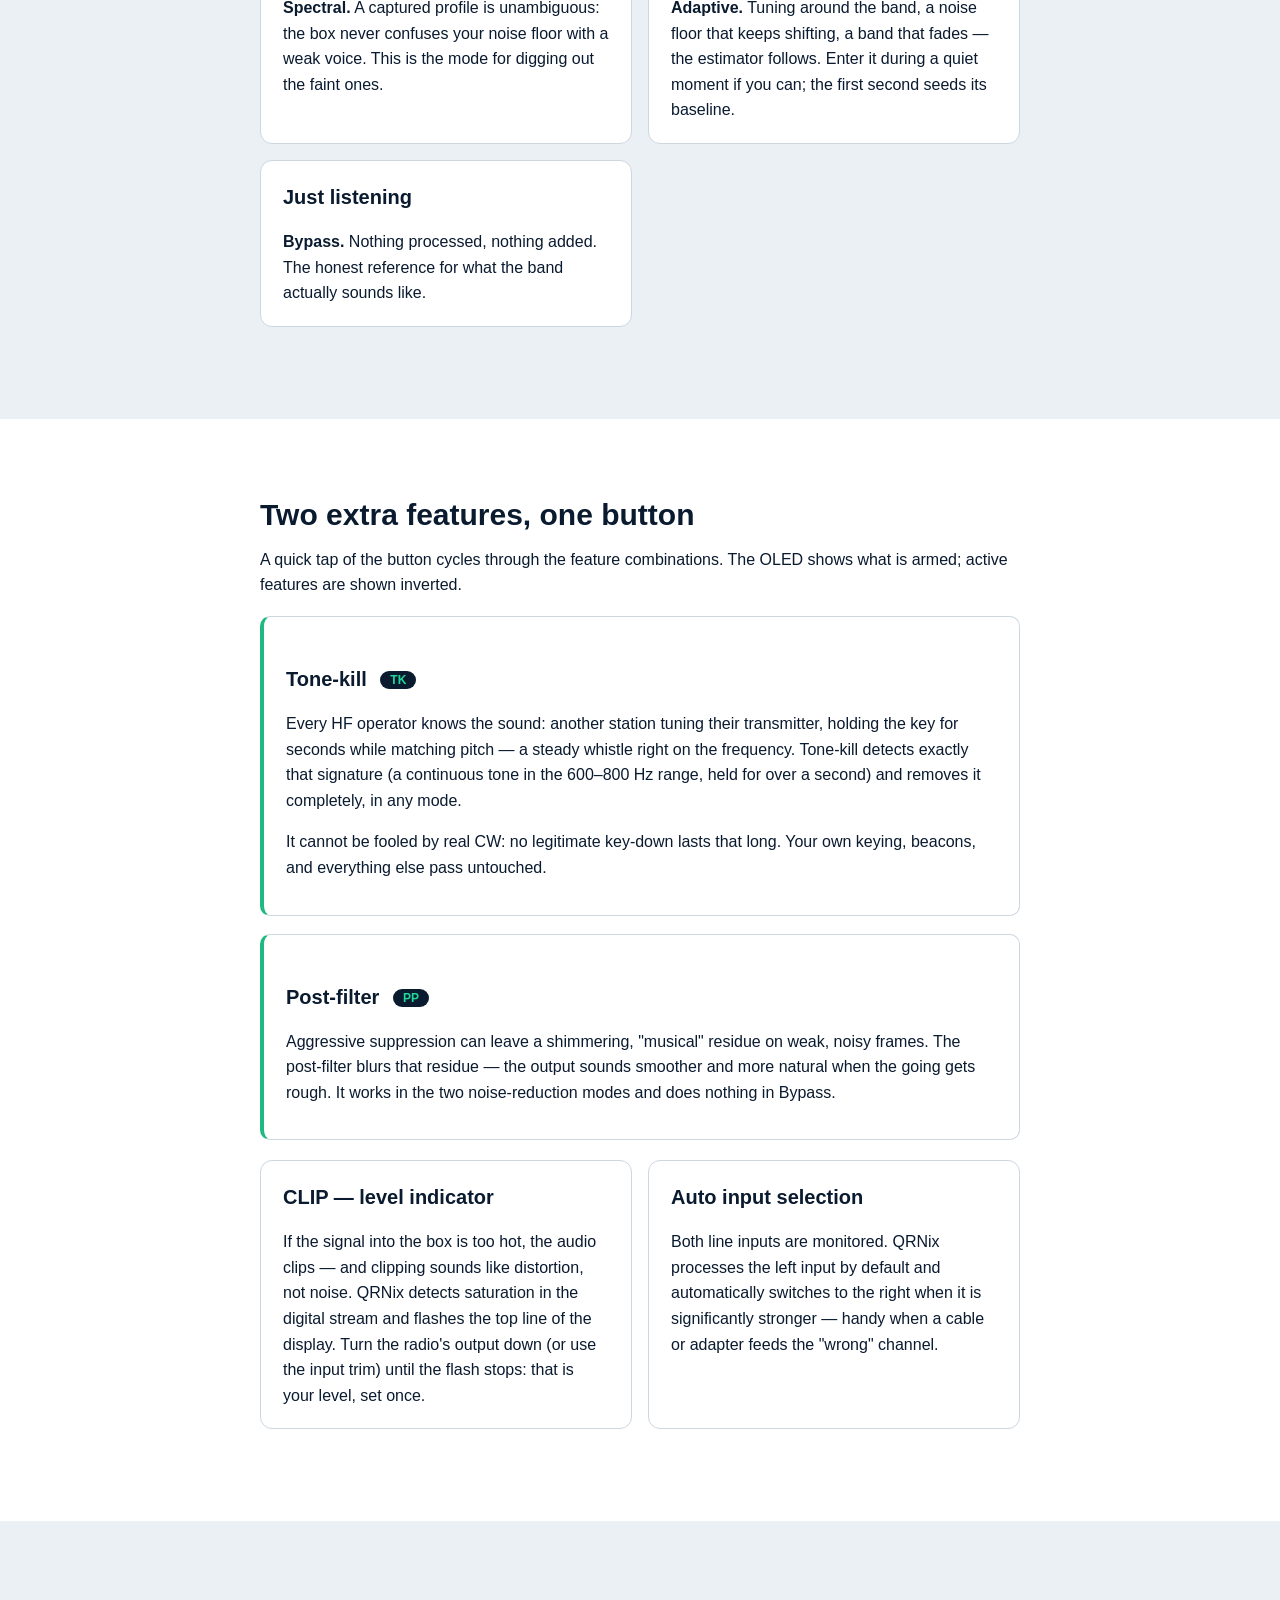
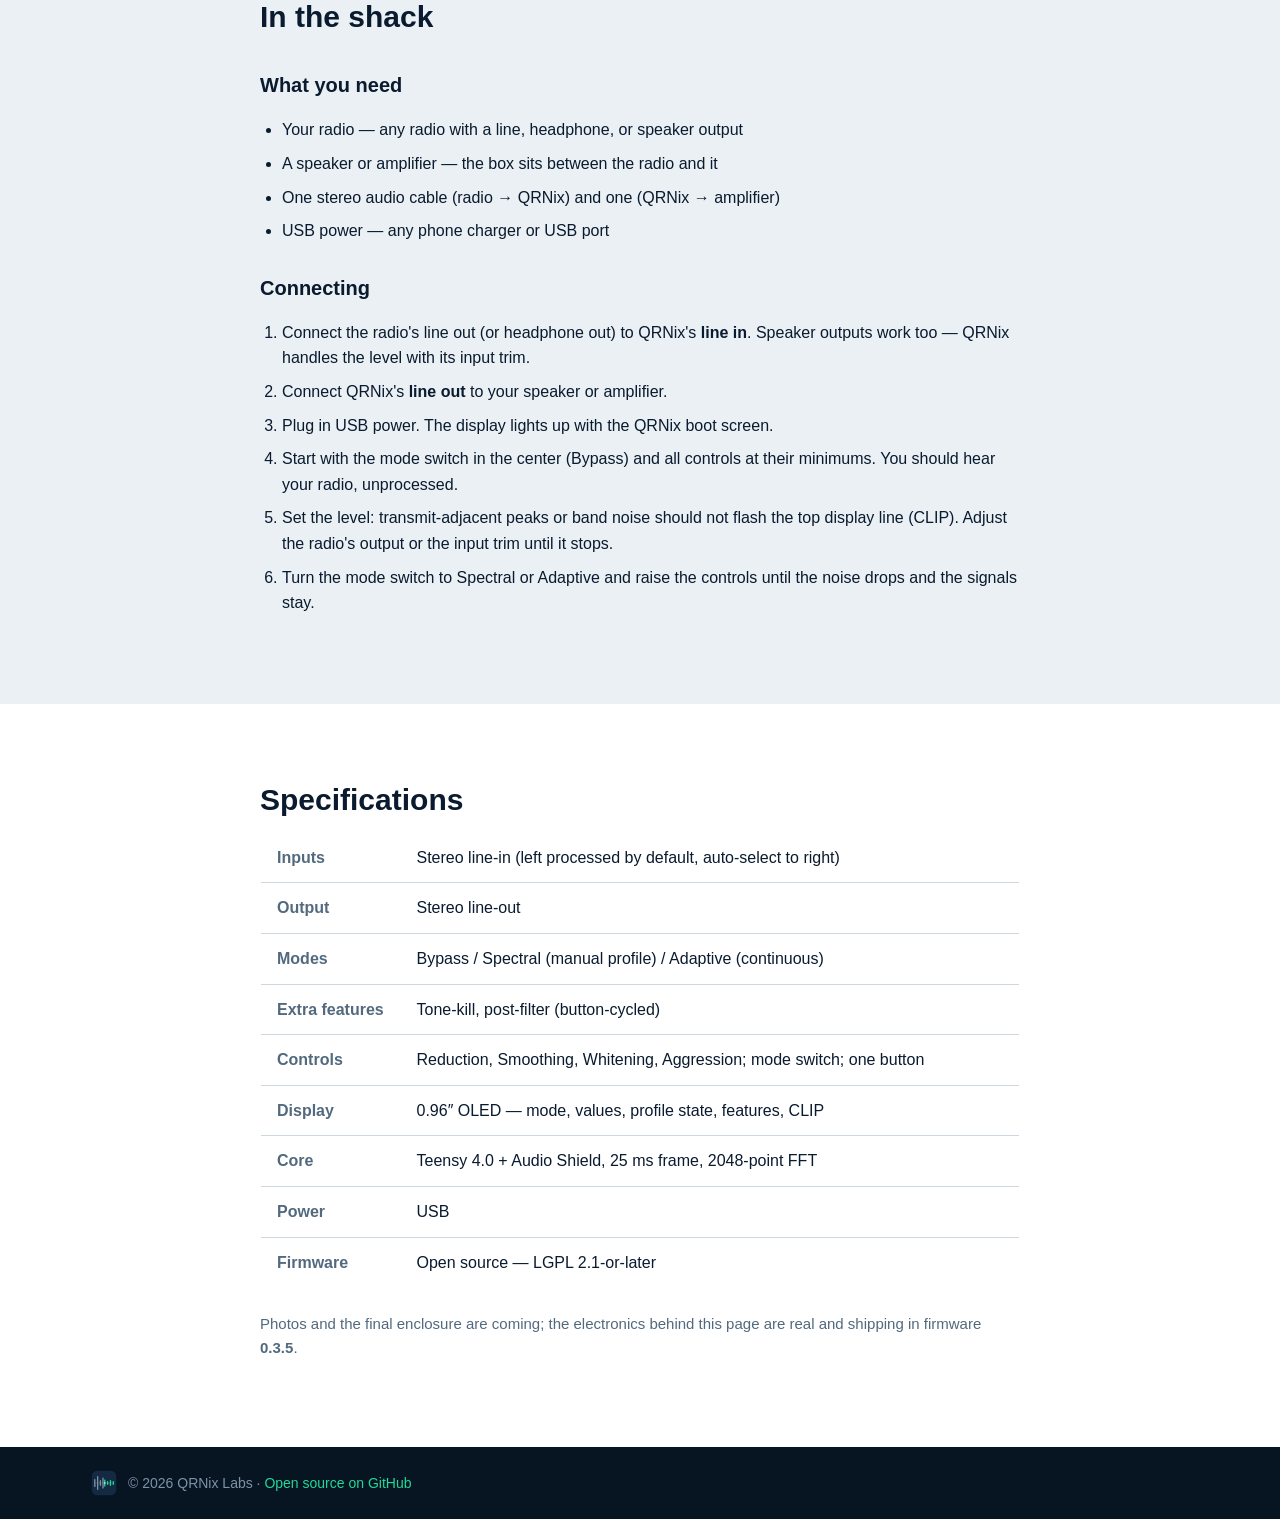
==== commit e7ea6a6b: "Copy: drop remaining QRM mention (QRN branding consistency)" ====
--- a/index.html
+++ b/index.html
@@ -150,9 +150,10 @@
         </article>
         <article class="card">
           <h3>Changing conditions</h3>
-          <p><strong>Adaptive.</strong> Tuning, QRM that drifts, a band that
-            fades — the estimator follows. Enter it during a quiet moment if you
-            can; the first second seeds its baseline.</p>
+          <p><strong>Adaptive.</strong> Tuning around the band, a noise floor
+            that keeps shifting, a band that fades — the estimator follows.
+            Enter it during a quiet moment if you can; the first second seeds
+            its baseline.</p>
         </article>
         <article class="card">
           <h3>Just listening</h3>
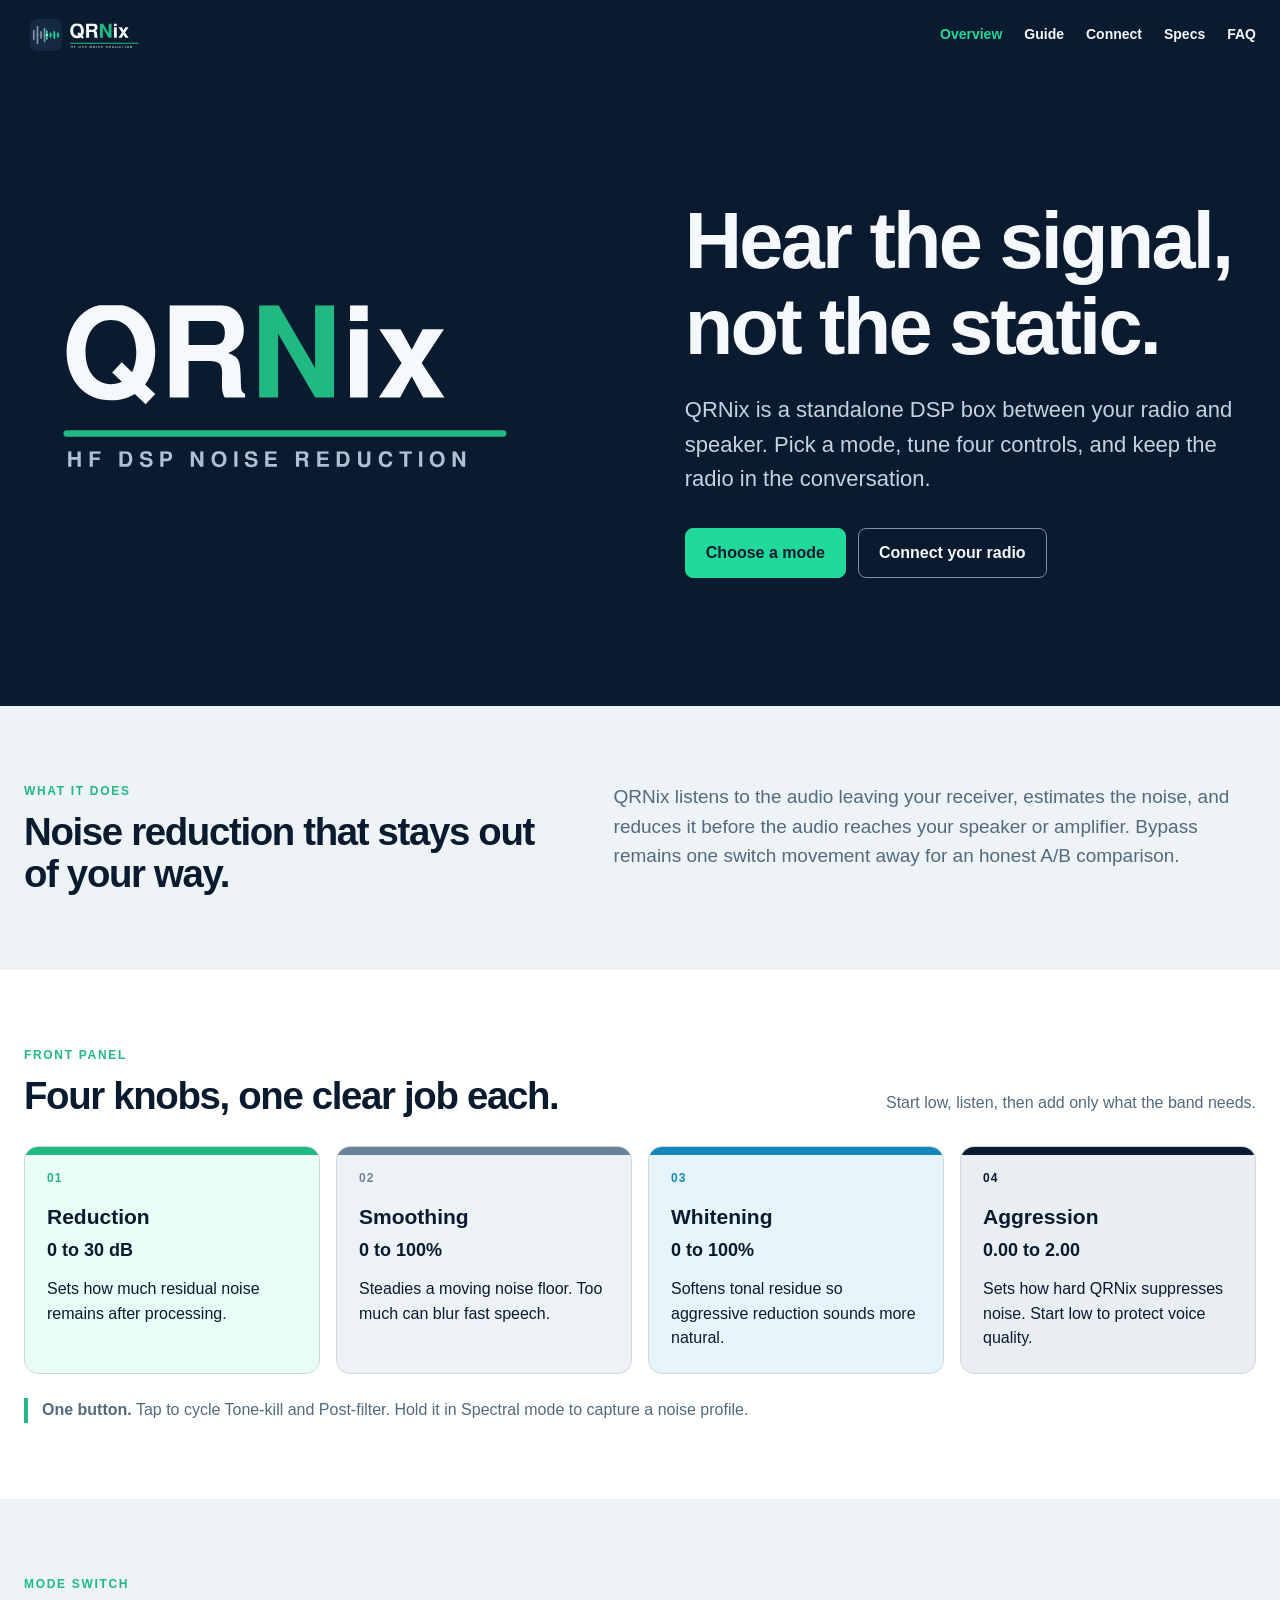
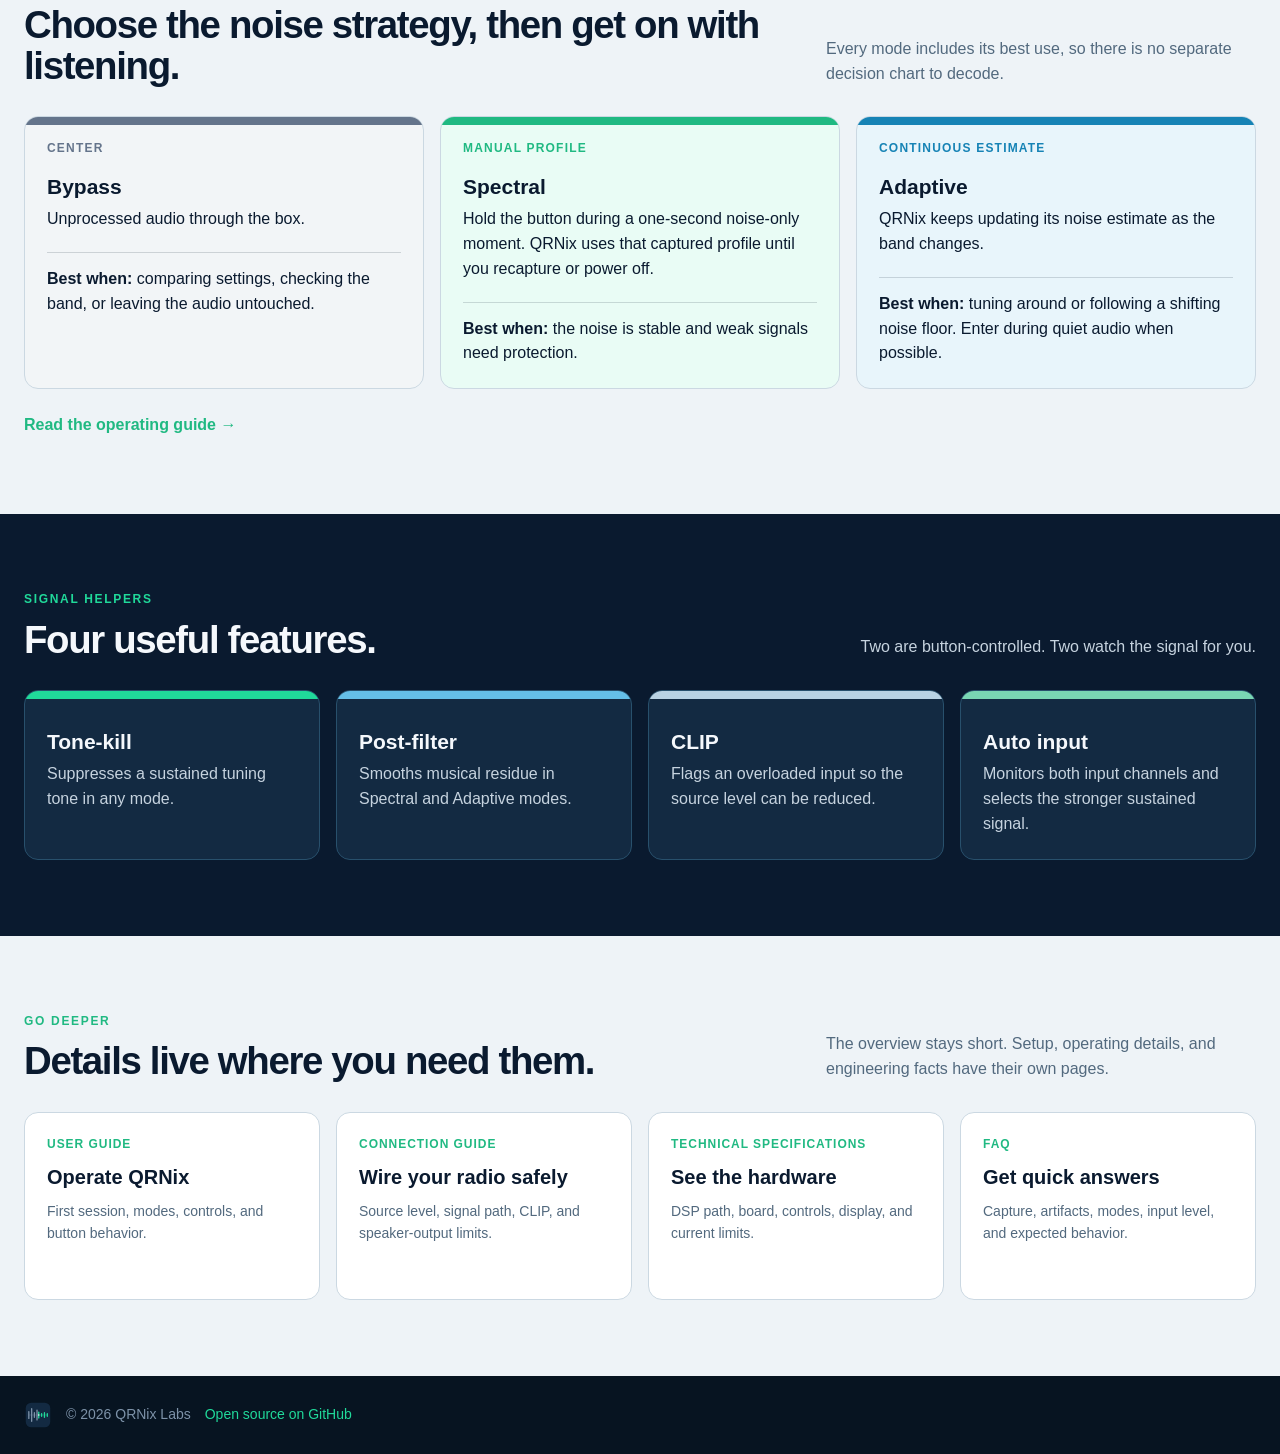
==== commit a8b81621: "Redesign QRNix site structure and heroes" ====
--- a/index.html
+++ b/index.html
@@ -3,274 +3,179 @@
 <head>
   <meta charset="utf-8">
   <meta name="viewport" content="width=device-width, initial-scale=1">
-  <title>QRNix — DSP Noise Reduction for HF Radio</title>
-  <meta name="description" content="QRNix is a standalone DSP noise-reduction box for HF radio. It sits between your radio and your speaker, learns the noise, and removes it — while your signals pass.">
+  <title>QRNix | Hear through HF noise</title>
+  <meta name="description" content="QRNix is a standalone DSP noise-reduction box for HF radio. Set the mode, tune four controls, and hear more of the signal.">
   <link rel="icon" type="image/svg+xml" href="assets/qrnix-mark.svg">
   <link rel="stylesheet" href="style.css">
 </head>
 <body>
-
 <header class="site-header">
   <div class="container header-inner">
-    <a href="#top" class="brand"><img src="assets/qrnix-wordmark-dark.svg" alt="QRNix" width="120"></a>
-    <nav class="nav">
-      <a href="#product">Product</a>
-      <a href="#controls">Controls</a>
-      <a href="#modes">Modes</a>
-      <a href="#features">Features</a>
-      <a href="#shack">In the shack</a>
-      <a href="#specs">Specs</a>
+    <a href="index.html" class="brand" aria-label="QRNix home"><img src="assets/qrnix-logo-dark.svg" alt="QRNix, HF DSP noise reduction" width="120" height="46"></a>
+    <nav class="nav" aria-label="Primary navigation">
+      <a href="index.html" aria-current="page">Overview</a>
+      <a href="guide.html">Guide</a>
+      <a href="connect.html">Connect</a>
+      <a href="specs.html">Specs</a>
+      <a href="faq.html">FAQ</a>
     </nav>
   </div>
 </header>
 
 <main id="top">
-
-  <!-- ══════════════════════════════════════════════════════════════ HERO -->
   <section class="hero">
-    <div class="container">
-      <img class="hero-logo" src="assets/qrnix-logo-dark.svg" alt="QRNix" width="720">
-      <p class="lede">DSP noise reduction between your radio and your speaker.
-        It listens to the noise, learns what it sounds like, and removes it —
-        while weak signals pass through. One box, three modes, no computer
-        required.</p>
-      <div class="cta-row">
-        <a class="btn" href="#product">How it works</a>
-        <a class="btn btn-ghost" href="#shack">Set it up</a>
+    <div class="container hero-grid">
+      <div class="brand-showcase">
+        <img src="assets/qrnix-wordmark-dark.svg" alt="QRNix, HF DSP noise reduction">
       </div>
-      <!-- Photo slot: hero product shot. Replace the figure below when available.
-      <figure class="photo-slot"><img src="assets/product-hero.jpg" alt="QRNix box"><figcaption>QRNix — front panel</figcaption></figure> -->
+      <div>
+        <h1>Hear the signal, not the static.</h1>
+        <p class="hero-copy">QRNix is a standalone DSP box between your radio and speaker. Pick a mode, tune four controls, and keep the radio in the conversation.</p>
+        <div class="cta-row">
+          <a class="btn" href="#modes">Choose a mode</a>
+          <a class="btn btn-ghost" href="connect.html">Connect your radio</a>
+        </div>
+      </div>
     </div>
   </section>
 
-  <!-- ═══════════════════════════════════════════════════════════ PRODUCT -->
-  <section id="product" class="section">
-    <div class="container narrow">
-      <h2>The problem</h2>
-      <p>HF noise — band static, atmospheric crashes, the roar of a bad
-        propagation night — sits on top of the very signals you are trying to
-        hear. Turning up the volume turns up the noise with it. Noise reduction
-        inside the radio helps, but the receiver is not the whole path.</p>
-      <h2>What QRNix does</h2>
-      <p>QRNix is a standalone box that processes the audio <em>between</em> your
-        radio and your speaker or amplifier:</p>
-      <div class="chain">
-        <span>Radio line/headphone out</span><span class="arrow">→</span>
-        <span class="chip">QRNix</span><span class="arrow">→</span>
-        <span>Speaker / amplifier</span>
+  <section class="section intro-section">
+    <div class="container intro-grid">
+      <div>
+        <p class="eyebrow eyebrow-green">What it does</p>
+        <h2>Noise reduction that stays out of your way.</h2>
       </div>
-      <p>It works with any radio — modern rig or vintage boat anchor — because it
-        only needs the audio that would otherwise go to a speaker. Two modes of
-        noise reduction cover the two situations every HF operator knows: a stable
-        noise floor that never changes, and a band that shifts under you while you
-        tune.</p>
-      <p>Everything is set with four knobs and one button. There is no software to
-        install and no display to configure — the OLED shows what the box is doing,
-        and a <a href="#features">level indicator</a> makes setup a one-time affair.</p>
+      <p>QRNix listens to the audio leaving your receiver, estimates the noise, and reduces it before the audio reaches your speaker or amplifier. Bypass remains one switch movement away for an honest A/B comparison.</p>
     </div>
   </section>
 
-  <!-- ══════════════════════════════════════════════════════════ CONTROLS -->
-  <section id="controls" class="section alt">
-    <div class="container narrow">
-      <h2>Four knobs, one button</h2>
-      <p>Each knob controls one aspect of the suppression. In practice you set
-        them once per band and forget them.</p>
-      <div class="cards">
-        <article class="card">
+  <section id="controls" class="section section-soft">
+    <div class="container">
+      <div class="section-heading">
+        <div>
+          <p class="eyebrow eyebrow-green">Front panel</p>
+          <h2>Four knobs, one clear job each.</h2>
+        </div>
+        <p>Start low, listen, then add only what the band needs.</p>
+      </div>
+      <div class="band-grid controls-grid">
+        <article class="feature-band band-mint">
+          <p class="band-kicker">01</p>
           <h3>Reduction</h3>
-          <p>How much of the remaining noise stays. Turn it up to push the noise
-            down; turn it down to keep more of the background. 0–30 dB.</p>
+          <p class="band-metric">0 to 30 dB</p>
+          <p>Sets how much residual noise remains after processing.</p>
         </article>
-        <article class="card">
+        <article class="feature-band band-slate">
+          <p class="band-kicker">02</p>
           <h3>Smoothing</h3>
-          <p>Steadies the output when the noise level wobbles. Too much smoothing
-            can smear fast speech — use only as much as the band demands.</p>
+          <p class="band-metric">0 to 100%</p>
+          <p>Steadies a moving noise floor. Too much can blur fast speech.</p>
         </article>
-        <article class="card">
+        <article class="feature-band band-sky">
+          <p class="band-kicker">03</p>
           <h3>Whitening</h3>
-          <p>Softens the tonal, hissy residue that aggressive suppression can
-            leave behind, making it sound more like natural background.</p>
+          <p class="band-metric">0 to 100%</p>
+          <p>Softens tonal residue so aggressive reduction sounds more natural.</p>
         </article>
-        <article class="card">
+        <article class="feature-band band-navy">
+          <p class="band-kicker">04</p>
           <h3>Aggression</h3>
-          <p>How hard the box works to remove noise. Low settings are transparent;
-            high settings dig out weak signals from heavy noise, at the cost of
-            some character in the audio.</p>
+          <p class="band-metric">0.00 to 2.00</p>
+          <p>Sets how hard QRNix suppresses noise. Start low to protect voice quality.</p>
         </article>
       </div>
-      <p class="note">The button has two jobs: a quick tap cycles the extra
-        features (<a href="#features">tone-kill and post-filter</a>); holding it
-        captures a noise profile in Spectral mode or clears the features in
-        Bypass.</p>
+      <p class="inline-note"><strong>One button.</strong> Tap to cycle Tone-kill and Post-filter. Hold it in Spectral mode to capture a noise profile.</p>
     </div>
   </section>
 
-  <!-- ═════════════════════════════════════════════════════════════ MODES -->
   <section id="modes" class="section">
-    <div class="container narrow">
-      <h2>Three modes</h2>
-      <p>A three-position switch selects the mode. Center is off — pure,
-        untouched audio, useful as the reference for everything else.</p>
+    <div class="container">
+      <div class="section-heading">
+        <div>
+          <p class="eyebrow eyebrow-green">Mode switch</p>
+          <h2>Choose the noise strategy, then get on with listening.</h2>
+        </div>
+        <p>Every mode includes its best use, so there is no separate decision chart to decode.</p>
+      </div>
+      <div class="band-grid modes-grid">
+        <article class="feature-band mode-bypass">
+          <p class="band-kicker">Center</p>
+          <h3>Bypass</h3>
+          <p>Unprocessed audio through the box.</p>
+          <p class="best-use"><strong>Best when:</strong> comparing settings, checking the band, or leaving the audio untouched.</p>
+        </article>
+        <article class="feature-band mode-spectral">
+          <p class="band-kicker">Manual profile</p>
+          <h3>Spectral</h3>
+          <p>Hold the button during a one-second noise-only moment. QRNix uses that captured profile until you recapture or power off.</p>
+          <p class="best-use"><strong>Best when:</strong> the noise is stable and weak signals need protection.</p>
+        </article>
+        <article class="feature-band mode-adaptive">
+          <p class="band-kicker">Continuous estimate</p>
+          <h3>Adaptive</h3>
+          <p>QRNix keeps updating its noise estimate as the band changes.</p>
+          <p class="best-use"><strong>Best when:</strong> tuning around or following a shifting noise floor. Enter during quiet audio when possible.</p>
+        </article>
+      </div>
+      <p class="section-link"><a href="guide.html#choose-a-mode">Read the operating guide <span aria-hidden="true">→</span></a></p>
+    </div>
+  </section>
 
-      <article class="mode">
-        <h3>Bypass <span class="tag">center</span></h3>
-        <p>The radio's audio passes through unchanged. Use it to compare, to
-          A/B your settings, or when the band is quiet and you want zero
-          processing in the path.</p>
-      </article>
-
-      <article class="mode">
-        <h3>Spectral <span class="tag">right</span></h3>
-        <p>You capture the noise once — hold the button for a second during a
-          quiet moment — and QRNix subtracts exactly that noise profile from
-          everything that follows. Because the box knows precisely what the noise
-          looks like, weak signals buried in stable band noise come through
-          remarkably well.</p>
-        <p>Recapture whenever the noise character changes: after retuning, or when
-          the band state shifts. The profile survives mode changes, so you can
-          switch away and back without recapturing.</p>
-      </article>
-
-      <article class="mode">
-        <h3>Adaptive <span class="tag">left</span></h3>
-        <p>No capture needed. The box continuously estimates the noise and updates
-          its suppression as the band changes — ideal while tuning across the
-          band or when the noise floor drifts. Best used when the noise is
-          changing faster than you could recapture a profile.</p>
-      </article>
-
-      <h2>Which mode when?</h2>
-      <div class="cards">
-        <article class="card">
-          <h3>Stable noise, weak signals</h3>
-          <p><strong>Spectral.</strong> A captured profile is unambiguous: the box
-            never confuses your noise floor with a weak voice. This is the mode
-            for digging out the faint ones.</p>
+  <section id="features" class="section section-dark">
+    <div class="container">
+      <div class="section-heading section-heading-light">
+        <div>
+          <p class="eyebrow">Signal helpers</p>
+          <h2>Four useful features.</h2>
+        </div>
+        <p>Two are button-controlled. Two watch the signal for you.</p>
+      </div>
+      <div class="band-grid features-grid">
+        <article class="feature-band feature-dark">
+          <h3>Tone-kill</h3>
+          <p>Suppresses a sustained tuning tone in any mode.</p>
         </article>
-        <article class="card">
-          <h3>Changing conditions</h3>
-          <p><strong>Adaptive.</strong> Tuning around the band, a noise floor
-            that keeps shifting, a band that fades — the estimator follows.
-            Enter it during a quiet moment if you can; the first second seeds
-            its baseline.</p>
+        <article class="feature-band feature-dark">
+          <h3>Post-filter</h3>
+          <p>Smooths musical residue in Spectral and Adaptive modes.</p>
         </article>
-        <article class="card">
-          <h3>Just listening</h3>
-          <p><strong>Bypass.</strong> Nothing processed, nothing added. The honest
-            reference for what the band actually sounds like.</p>
+        <article class="feature-band feature-dark">
+          <h3>CLIP</h3>
+          <p>Flags an overloaded input so the source level can be reduced.</p>
+        </article>
+        <article class="feature-band feature-dark">
+          <h3>Auto input</h3>
+          <p>Monitors both input channels and selects the stronger sustained signal.</p>
         </article>
       </div>
     </div>
   </section>
 
-  <!-- ═══════════════════════════════════════════════════════════ FEATURES -->
-  <section id="features" class="section alt">
-    <div class="container narrow">
-      <h2>Two extra features, one button</h2>
-      <p>A quick tap of the button cycles through the feature combinations.
-        The OLED shows what is armed; active features are shown inverted.</p>
-
-      <article class="mode">
-        <h3>Tone-kill <span class="tag">TK</span></h3>
-        <p>Every HF operator knows the sound: another station tuning their
-          transmitter, holding the key for seconds while matching pitch — a
-          steady whistle right on the frequency. Tone-kill detects exactly that
-          signature (a continuous tone in the 600–800 Hz range, held for over a
-          second) and removes it completely, in any mode.</p>
-        <p>It cannot be fooled by real CW: no legitimate key-down lasts that long.
-          Your own keying, beacons, and everything else pass untouched.</p>
-      </article>
-
-      <article class="mode">
-        <h3>Post-filter <span class="tag">PP</span></h3>
-        <p>Aggressive suppression can leave a shimmering, "musical" residue on
-          weak, noisy frames. The post-filter blurs that residue — the output
-          sounds smoother and more natural when the going gets rough. It works in
-          the two noise-reduction modes and does nothing in Bypass.</p>
-      </article>
-
-      <div class="cards">
-        <article class="card">
-          <h3>CLIP — level indicator</h3>
-          <p>If the signal into the box is too hot, the audio clips — and clipping
-            sounds like distortion, not noise. QRNix detects saturation in the
-            digital stream and flashes the top line of the display. Turn the
-            radio's output down (or use the input trim) until the flash stops:
-            that is your level, set once.</p>
-        </article>
-        <article class="card">
-          <h3>Auto input selection</h3>
-          <p>Both line inputs are monitored. QRNix processes the left input by
-            default and automatically switches to the right when it is
-            significantly stronger — handy when a cable or adapter feeds the
-            "wrong" channel.</p>
-        </article>
+  <section class="section">
+    <div class="container">
+      <div class="section-heading">
+        <div>
+          <p class="eyebrow eyebrow-green">Go deeper</p>
+          <h2>Details live where you need them.</h2>
+        </div>
+        <p>The overview stays short. Setup, operating details, and engineering facts have their own pages.</p>
+      </div>
+      <div class="link-grid">
+        <a class="link-card" href="guide.html"><span>User guide</span><strong>Operate QRNix</strong><small>First session, modes, controls, and button behavior.</small></a>
+        <a class="link-card" href="connect.html"><span>Connection guide</span><strong>Wire your radio safely</strong><small>Source level, signal path, CLIP, and speaker-output limits.</small></a>
+        <a class="link-card" href="specs.html"><span>Technical specifications</span><strong>See the hardware</strong><small>DSP path, board, controls, display, and current limits.</small></a>
+        <a class="link-card" href="faq.html"><span>FAQ</span><strong>Get quick answers</strong><small>Capture, artifacts, modes, input level, and expected behavior.</small></a>
       </div>
     </div>
   </section>
-
-  <!-- ═════════════════════════════════════════════════════════════ SHACK -->
-  <section id="shack" class="section">
-    <div class="container narrow">
-      <h2>In the shack</h2>
-      <h3>What you need</h3>
-      <ul class="checklist">
-        <li>Your radio — any radio with a line, headphone, or speaker output</li>
-        <li>A speaker or amplifier — the box sits between the radio and it</li>
-        <li>One stereo audio cable (radio → QRNix) and one (QRNix → amplifier)</li>
-        <li>USB power — any phone charger or USB port</li>
-      </ul>
-      <h3>Connecting</h3>
-      <ol class="steps">
-        <li>Connect the radio's line out (or headphone out) to QRNix's <strong>line
-          in</strong>. Speaker outputs work too — QRNix handles the level with its
-          input trim.</li>
-        <li>Connect QRNix's <strong>line out</strong> to your speaker or amplifier.</li>
-        <li>Plug in USB power. The display lights up with the QRNix boot screen.</li>
-        <li>Start with the mode switch in the center (Bypass) and all controls at
-          their minimums. You should hear your radio, unprocessed.</li>
-        <li>Set the level: transmit-adjacent peaks or band noise should not flash
-          the top display line (CLIP). Adjust the radio's output or the input trim
-          until it stops.</li>
-        <li>Turn the mode switch to Spectral or Adaptive and raise the controls
-          until the noise drops and the signals stay.</li>
-      </ol>
-      <!-- Photo slot: shack installation shot. Replace when available.
-      <figure class="photo-slot"><img src="assets/shack-install.jpg" alt="QRNix in the shack"><figcaption>Radio → QRNix → speaker</figcaption></figure> -->
-    </div>
-  </section>
-
-  <!-- ══════════════════════════════════════════════════════════════ SPECS -->
-  <section id="specs" class="section alt">
-    <div class="container narrow">
-      <h2>Specifications</h2>
-      <table class="specs">
-        <tbody>
-          <tr><td>Inputs</td><td>Stereo line-in (left processed by default, auto-select to right)</td></tr>
-          <tr><td>Output</td><td>Stereo line-out</td></tr>
-          <tr><td>Modes</td><td>Bypass / Spectral (manual profile) / Adaptive (continuous)</td></tr>
-          <tr><td>Extra features</td><td>Tone-kill, post-filter (button-cycled)</td></tr>
-          <tr><td>Controls</td><td>Reduction, Smoothing, Whitening, Aggression; mode switch; one button</td></tr>
-          <tr><td>Display</td><td>0.96&Prime; OLED — mode, values, profile state, features, CLIP</td></tr>
-          <tr><td>Core</td><td>Teensy 4.0 + Audio Shield, 25 ms frame, 2048-point FFT</td></tr>
-          <tr><td>Power</td><td>USB</td></tr>
-          <tr><td>Firmware</td><td>Open source — LGPL 2.1-or-later</td></tr>
-        </tbody>
-      </table>
-      <p class="note">Photos and the final enclosure are coming; the electronics
-        behind this page are real and shipping in firmware <strong>0.3.5</strong>.</p>
-    </div>
-  </section>
-
 </main>
 
 <footer class="site-footer">
   <div class="container footer-inner">
     <img src="assets/qrnix-mark-dark.svg" alt="" width="28" height="28">
-    <span>© 2026 QRNix Labs · <a href="https://github.com/qrnix-labs">Open source on GitHub</a></span>
+    <span>© 2026 QRNix Labs</span>
+    <a href="https://github.com/qrnix-labs">Open source on GitHub</a>
   </div>
 </footer>
-
 </body>
 </html>
--- a/style.css
+++ b/style.css
@@ -1,33 +1,55 @@
-/* QRNix Labs — brand stylesheet
-   Palette from the style guide: navy #0A1A2F, green #20D99A, slate #7D92A8 */
-
 :root {
-  --navy: #0A1A2F;
-  --navy-dark: #071421;
-  --green: #20D99A;
-  --green-word: #20B982;
-  --slate: #7D92A8;
-  --text-slate: #52697E;
-  --off-white: #F5F8FC;
-  --page: #EAF0F4;
-  --line: #CCD7E0;
+  --navy: #0a1a2f;
+  --navy-deep: #071421;
+  --navy-mid: #132a42;
+  --green: #20d99a;
+  --green-word: #20b982;
+  --slate: #7d92a8;
+  --text-slate: #52697e;
+  --off-white: #f5f8fc;
+  --page: #eef3f7;
+  --line: #cbd8e2;
+  --white: #ffffff;
 }
 
 * { box-sizing: border-box; }
 html { scroll-behavior: smooth; }
-
 body {
   margin: 0;
-  font-family: Arial, "Nimbus Sans", "DejaVu Sans", sans-serif;
   background: var(--page);
   color: var(--navy);
-  line-height: 1.6;
-}
-
-.container { width: min(1100px, calc(100% - 32px)); margin: 0 auto; }
-.narrow { max-width: 760px; }
-
-/* ── header ─────────────────────────────────────────────── */
+  font-family: Arial, "Nimbus Sans", "DejaVu Sans", sans-serif;
+  font-size: 16px;
+  line-height: 1.55;
+}
+a { color: inherit; }
+a:focus-visible,
+summary:focus-visible {
+  outline: 3px solid var(--green);
+  outline-offset: 3px;
+}
+
+.container { width: min(1240px, calc(100% - 48px)); margin: 0 auto; }
+.reading { max-width: 920px; }
+.section { padding: 76px 0; }
+.section-soft { background: var(--white); }
+.section-dark { background: var(--navy); color: var(--off-white); }
+.section h2,
+.page-hero h1,
+.hero h1 { letter-spacing: -0.035em; line-height: 1.08; }
+.section h2 { font-size: clamp(32px, 3vw, 48px); margin: 0; }
+.section h3 { line-height: 1.2; }
+.eyebrow {
+  color: var(--slate);
+  font-size: 12px;
+  font-weight: 700;
+  letter-spacing: 0.14em;
+  margin: 0 0 10px;
+  text-transform: uppercase;
+}
+.eyebrow-green { color: var(--green-word); }
+
+/* Header */
 .site-header {
   background: var(--navy);
   position: sticky;
@@ -35,186 +57,199 @@
   z-index: 10;
 }
 .header-inner {
+  align-items: center;
   display: flex;
-  align-items: center;
   justify-content: space-between;
-  gap: 16px;
-  padding: 12px 0;
-}
-.brand img { display: block; }
-.nav { display: flex; gap: 22px; flex-wrap: wrap; }
+  min-height: 70px;
+  gap: 28px;
+}
+.brand { display: inline-flex; flex: 0 0 auto; }
+.brand img { display: block; height: 46px; width: auto; }
+.nav { display: flex; flex-wrap: wrap; gap: 8px 22px; }
 .nav a {
   color: var(--off-white);
+  font-size: 14px;
+  font-weight: 700;
   text-decoration: none;
-  font-size: 14px;
-}
-.nav a:hover { color: var(--green); }
-
-/* ── hero ───────────────────────────────────────────────── */
+}
+.nav a:hover,
+.nav a[aria-current="page"] { color: var(--green); }
+
+/* Hero */
 .hero {
   background: var(--navy);
   color: var(--off-white);
-  padding: 88px 0 96px;
-  text-align: center;
-}
-.hero-logo {
-  width: min(720px, 95%);
+  padding: clamp(72px, 10vw, 136px) 0;
+}
+.hero-grid {
+  align-items: center;
+  display: grid;
+  gap: clamp(40px, 7vw, 120px);
+  grid-template-columns: repeat(2, minmax(0, 1fr));
+}
+.hero h1 { font-size: clamp(46px, 6.2vw, 82px); margin: 0; max-width: 800px; }
+.hero-copy { color: #c6d3df; font-size: clamp(18px, 2vw, 22px); max-width: 650px; margin: 24px 0 32px; }
+.cta-row { display: flex; flex-wrap: wrap; gap: 12px; }
+.btn {
+  background: var(--green);
+  border: 1px solid var(--green);
+  border-radius: 8px;
+  color: var(--navy);
+  display: inline-block;
+  font-weight: 700;
+  padding: 12px 20px;
+  text-decoration: none;
+}
+.btn:hover { background: #55e6b8; border-color: #55e6b8; }
+.btn-ghost { background: transparent; color: var(--off-white); border-color: var(--slate); }
+.btn-ghost:hover { background: transparent; border-color: var(--green); color: var(--green); }
+.brand-showcase {
+  display: flex;
+  justify-content: flex-start;
+}
+.brand-showcase img {
+  display: block;
   height: auto;
-  display: block;
-  margin: 0 auto 28px;
-}
-.lede {
-  max-width: 640px;
-  margin: 0 auto 32px;
-  color: var(--slate);
-  font-size: 18px;
-}
-.cta-row { display: flex; gap: 14px; justify-content: center; flex-wrap: wrap; }
-
-.btn {
-  display: inline-block;
-  background: var(--green);
-  color: var(--navy);
-  font-weight: bold;
-  padding: 12px 26px;
-  border-radius: 8px;
+  max-width: 100%;
+  width: min(100%, 520px);
+}
+.signal-path { align-items: center; display: flex; flex-wrap: wrap; gap: 10px; }
+.signal-node { background: #203c55; border-radius: 999px; color: var(--off-white); font-weight: 700; padding: 8px 12px; }
+.signal-node-active { background: var(--green); color: var(--navy); }
+.signal-arrow { color: var(--green); font-size: 22px; }
+
+/* Overview sections */
+.intro-section { background: var(--page); }
+.intro-grid { align-items: start; display: grid; gap: 64px; grid-template-columns: minmax(0, 0.9fr) minmax(0, 1.1fr); }
+.intro-grid p:last-child { color: var(--text-slate); font-size: 19px; margin: 0; max-width: 710px; }
+.section-heading { align-items: end; display: flex; gap: 36px; justify-content: space-between; margin-bottom: 30px; }
+.section-heading > p { color: var(--text-slate); margin: 0; max-width: 430px; }
+.section-heading-light > p { color: #c6d3df; }
+.section-heading-light .eyebrow { color: var(--green); }
+
+.band-grid,
+.link-grid { display: grid; gap: 16px; }
+.controls-grid,
+.features-grid,
+.link-grid { grid-template-columns: repeat(4, minmax(0, 1fr)); }
+.modes-grid { grid-template-columns: repeat(3, minmax(0, 1fr)); }
+.feature-band {
+  background: var(--white);
+  border: 1px solid var(--line);
+  border-radius: 14px;
+  min-width: 0;
+  overflow: hidden;
+  padding: 22px;
+  position: relative;
+}
+.feature-band::before { background: var(--band, var(--green)); content: ""; height: 8px; left: 0; position: absolute; right: 0; top: 0; }
+.feature-band h3 { font-size: 21px; margin: 16px 0 8px; }
+.feature-band p { margin: 0; }
+.feature-band p + p { margin-top: 12px; }
+.band-kicker { color: var(--band, var(--green-word)); font-size: 12px; font-weight: 700; letter-spacing: 0.1em; text-transform: uppercase; }
+.band-metric { color: var(--navy); font-size: 18px; font-weight: 700; }
+.band-mint { --band: #20b982; background: #e9fcf5; }
+.band-slate { --band: #6c8299; background: #edf2f6; }
+.band-sky { --band: #1587bd; background: #e6f5fb; }
+.band-navy { --band: #0a1a2f; background: #e9eef3; }
+.inline-note { border-left: 4px solid var(--green-word); color: var(--text-slate); margin: 24px 0 0; padding-left: 14px; }
+
+.mode-bypass { --band: #64748b; background: #f2f5f7; }
+.mode-spectral { --band: #20b982; background: #e9fcf5; }
+.mode-adaptive { --band: #1683b5; background: #e8f5fb; }
+.best-use { border-top: 1px solid rgb(10 26 47 / 16%); margin-top: 20px !important; padding-top: 14px; }
+.section-link { margin: 24px 0 0; }
+.section-link a { color: var(--green-word); font-weight: 700; text-decoration: none; }
+.section-link a:hover { text-decoration: underline; }
+
+.feature-dark { --band: var(--green); background: var(--navy-mid); border-color: #28506c; color: var(--off-white); }
+.feature-dark:nth-child(2) { --band: #65bfe8; }
+.feature-dark:nth-child(3) { --band: #b9d2e3; }
+.feature-dark:nth-child(4) { --band: #79d6b3; }
+.feature-dark p { color: #c6d3df; }
+
+.link-card {
+  background: var(--white);
+  border: 1px solid var(--line);
+  border-radius: 14px;
+  display: flex;
+  flex-direction: column;
+  min-height: 188px;
+  padding: 22px;
   text-decoration: none;
-}
-.btn:hover { background: #3fe6b2; }
-.btn-ghost {
-  background: transparent;
-  color: var(--off-white);
-  border: 1px solid var(--slate);
-}
-.btn-ghost:hover { border-color: var(--green); color: var(--green); background: transparent; }
-
-/* ── sections ───────────────────────────────────────────── */
-.section { padding: 72px 0; }
-.section.alt { background: #fff; }
-.section h2 {
-  font-size: 30px;
-  margin: 0 0 8px;
-}
-.section h2 + p { margin-top: 0; }
-.section h3 { font-size: 20px; margin: 28px 0 6px; }
-
-/* ── signal chain ───────────────────────────────────────── */
-.chain {
-  display: flex;
-  align-items: center;
-  gap: 12px;
-  flex-wrap: wrap;
-  background: #fff;
-  border: 1px solid var(--line);
-  border-radius: 12px;
-  padding: 18px 22px;
-  margin: 20px 0;
-}
-.chip {
-  background: var(--navy);
-  color: var(--green);
-  font-weight: bold;
-  padding: 6px 14px;
-  border-radius: 20px;
-}
-.arrow { color: var(--slate); font-size: 20px; }
-
-/* ── cards ──────────────────────────────────────────────── */
-.cards {
-  display: grid;
-  grid-template-columns: repeat(auto-fit, minmax(250px, 1fr));
-  gap: 16px;
-  margin: 20px 0;
-}
-.card {
-  background: #fff;
-  border: 1px solid var(--line);
-  border-radius: 12px;
-  padding: 20px 22px;
-}
-.card h3 { margin-top: 0; }
-.card p { margin-bottom: 0; }
-
-/* ── modes / features ───────────────────────────────────── */
-.mode {
-  background: #fff;
-  border: 1px solid var(--line);
-  border-left: 4px solid var(--green-word);
-  border-radius: 10px;
-  padding: 18px 22px;
-  margin: 18px 0;
-}
-.tag {
-  background: var(--navy);
-  color: var(--green);
-  font-size: 12px;
-  font-weight: bold;
-  padding: 2px 10px;
-  border-radius: 10px;
-  vertical-align: middle;
-  margin-left: 8px;
-}
-
-/* ── lists ──────────────────────────────────────────────── */
-.checklist, .steps { padding-left: 22px; }
-.checklist li, .steps li { margin-bottom: 8px; }
-
-/* ── specs ──────────────────────────────────────────────── */
-table.specs {
-  width: 100%;
-  border-collapse: collapse;
-  background: #fff;
-  border: 1px solid var(--line);
-  border-radius: 12px;
-  overflow: hidden;
-}
-table.specs td {
-  padding: 12px 16px;
-  border-bottom: 1px solid var(--line);
-  vertical-align: top;
-}
-table.specs tr:last-child td { border-bottom: none; }
-table.specs td:first-child {
-  font-weight: bold;
-  white-space: nowrap;
-  color: var(--text-slate);
-  width: 140px;
-}
-
-/* ── notes & photo slots ────────────────────────────────── */
-.note {
-  color: var(--text-slate);
-  font-size: 15px;
-  margin-top: 24px;
-}
-.photo-slot {
-  border: 2px dashed var(--slate);
-  border-radius: 12px;
-  padding: 12px;
-  margin: 28px 0;
-  color: var(--text-slate);
-  font-size: 14px;
-  text-align: center;
-  background: #fff;
-}
-.photo-slot img { max-width: 100%; border-radius: 8px; display: block; }
-
-/* ── footer ─────────────────────────────────────────────── */
-.site-footer {
-  background: var(--navy-dark);
-  color: var(--slate);
-  font-size: 14px;
-}
-.footer-inner {
-  display: flex;
-  align-items: center;
-  gap: 10px;
-  padding: 22px 0;
-}
+  transition: border-color 150ms ease, transform 150ms ease;
+}
+.link-card:hover { border-color: var(--green-word); transform: translateY(-3px); }
+.link-card span { color: var(--green-word); font-size: 12px; font-weight: 700; letter-spacing: 0.08em; text-transform: uppercase; }
+.link-card strong { font-size: 20px; line-height: 1.2; margin: 12px 0; }
+.link-card small { color: var(--text-slate); font-size: 14px; }
+
+/* Detail pages */
+.page-hero { background: var(--navy); color: var(--off-white); padding: 76px 0; }
+.page-hero h1 { font-size: clamp(42px, 5vw, 64px); margin: 0; max-width: 820px; }
+.page-hero p:last-child { color: #c6d3df; font-size: 19px; margin: 18px 0 0; max-width: 720px; }
+.subnav { background: var(--white); border-bottom: 1px solid var(--line); }
+.subnav-inner { display: flex; gap: 20px; overflow-x: auto; padding: 14px 0; white-space: nowrap; }
+.subnav a { color: var(--text-slate); font-size: 14px; font-weight: 700; text-decoration: none; }
+.subnav a:hover { color: var(--green-word); }
+.content-block + .content-block { margin-top: 52px; }
+.content-block h2 { font-size: 30px; margin: 0 0 16px; }
+.content-block h3 { font-size: 21px; margin: 28px 0 8px; }
+.content-block p { max-width: 820px; }
+.step-list { counter-reset: steps; display: grid; gap: 12px; list-style: none; margin: 24px 0 0; padding: 0; }
+.step-list li { background: var(--white); border: 1px solid var(--line); border-radius: 10px; counter-increment: steps; padding: 16px 18px 16px 56px; position: relative; }
+.step-list li::before { align-items: center; background: var(--navy); border-radius: 50%; color: var(--green); content: counter(steps); display: flex; font-size: 13px; font-weight: 700; height: 26px; justify-content: center; left: 17px; position: absolute; top: 17px; width: 26px; }
+.detail-grid { display: grid; gap: 16px; grid-template-columns: repeat(3, minmax(0, 1fr)); }
+.detail-card { background: var(--white); border: 1px solid var(--line); border-radius: 12px; padding: 20px; }
+.detail-card h3 { margin: 0 0 8px; }
+.detail-card p { color: var(--text-slate); margin: 0; }
+.notice { border-left: 5px solid var(--green-word); border-radius: 8px; margin: 24px 0; padding: 16px 18px; }
+.notice p { margin: 0; }
+.notice-warn { background: #fff6e5; border-left-color: #c97c19; color: #57380c; }
+.notice-info { background: #e8f5fb; border-left-color: #1683b5; }
+.table-wrap { border: 1px solid var(--line); border-radius: 12px; overflow-x: auto; }
+.spec-table { border-collapse: collapse; min-width: 620px; width: 100%; }
+.spec-table th,
+.spec-table td { border-bottom: 1px solid var(--line); padding: 13px 16px; text-align: left; vertical-align: top; }
+.spec-table th { background: #e8eef3; color: var(--text-slate); font-size: 13px; letter-spacing: 0.04em; text-transform: uppercase; width: 210px; }
+.spec-table tr:last-child th,
+.spec-table tr:last-child td { border-bottom: 0; }
+.faq { display: grid; gap: 10px; }
+.faq details { background: var(--white); border: 1px solid var(--line); border-radius: 10px; padding: 0 18px; }
+.faq summary { cursor: pointer; font-weight: 700; padding: 17px 28px 17px 0; }
+.faq details p { color: var(--text-slate); margin: 0 0 17px; }
+.callout-links { display: flex; flex-wrap: wrap; gap: 10px; margin-top: 26px; }
+.callout-links a { border: 1px solid var(--line); border-radius: 999px; color: var(--green-word); font-size: 14px; font-weight: 700; padding: 8px 13px; text-decoration: none; }
+.callout-links a:hover { border-color: var(--green-word); }
+
+/* Footer */
+.site-footer { background: var(--navy-deep); color: var(--slate); font-size: 14px; }
+.footer-inner { align-items: center; display: flex; flex-wrap: wrap; gap: 10px 14px; min-height: 78px; }
+.footer-inner img { display: block; }
 .footer-inner a { color: var(--green); text-decoration: none; }
+.footer-inner a:hover { text-decoration: underline; }
+
+@media (max-width: 1040px) {
+  .hero-grid,
+  .intro-grid { grid-template-columns: 1fr; }
+  .controls-grid,
+  .features-grid,
+  .link-grid { grid-template-columns: repeat(2, minmax(0, 1fr)); }
+  .modes-grid,
+  .detail-grid { grid-template-columns: 1fr; }
+  .section-heading { align-items: start; flex-direction: column; gap: 14px; }
+}
 
 @media (max-width: 640px) {
-  .header-inner { flex-direction: column; padding: 12px 0; }
-  .hero { padding: 56px 0 64px; }
-  .section { padding: 48px 0; }
-}
+  .container { width: min(100% - 32px, 1240px); }
+  .header-inner { align-items: flex-start; flex-direction: column; gap: 10px; padding: 14px 0; }
+  .nav { flex-wrap: nowrap; max-width: 100%; overflow-x: auto; padding-bottom: 3px; width: 100%; }
+  .hero { padding: 64px 0; }
+  .section { padding: 56px 0; }
+  .controls-grid,
+  .features-grid,
+  .link-grid { grid-template-columns: 1fr; }
+  .hero-copy { font-size: 18px; }
+  .page-hero { padding: 58px 0; }
+  .step-list li { padding-left: 54px; }
+}
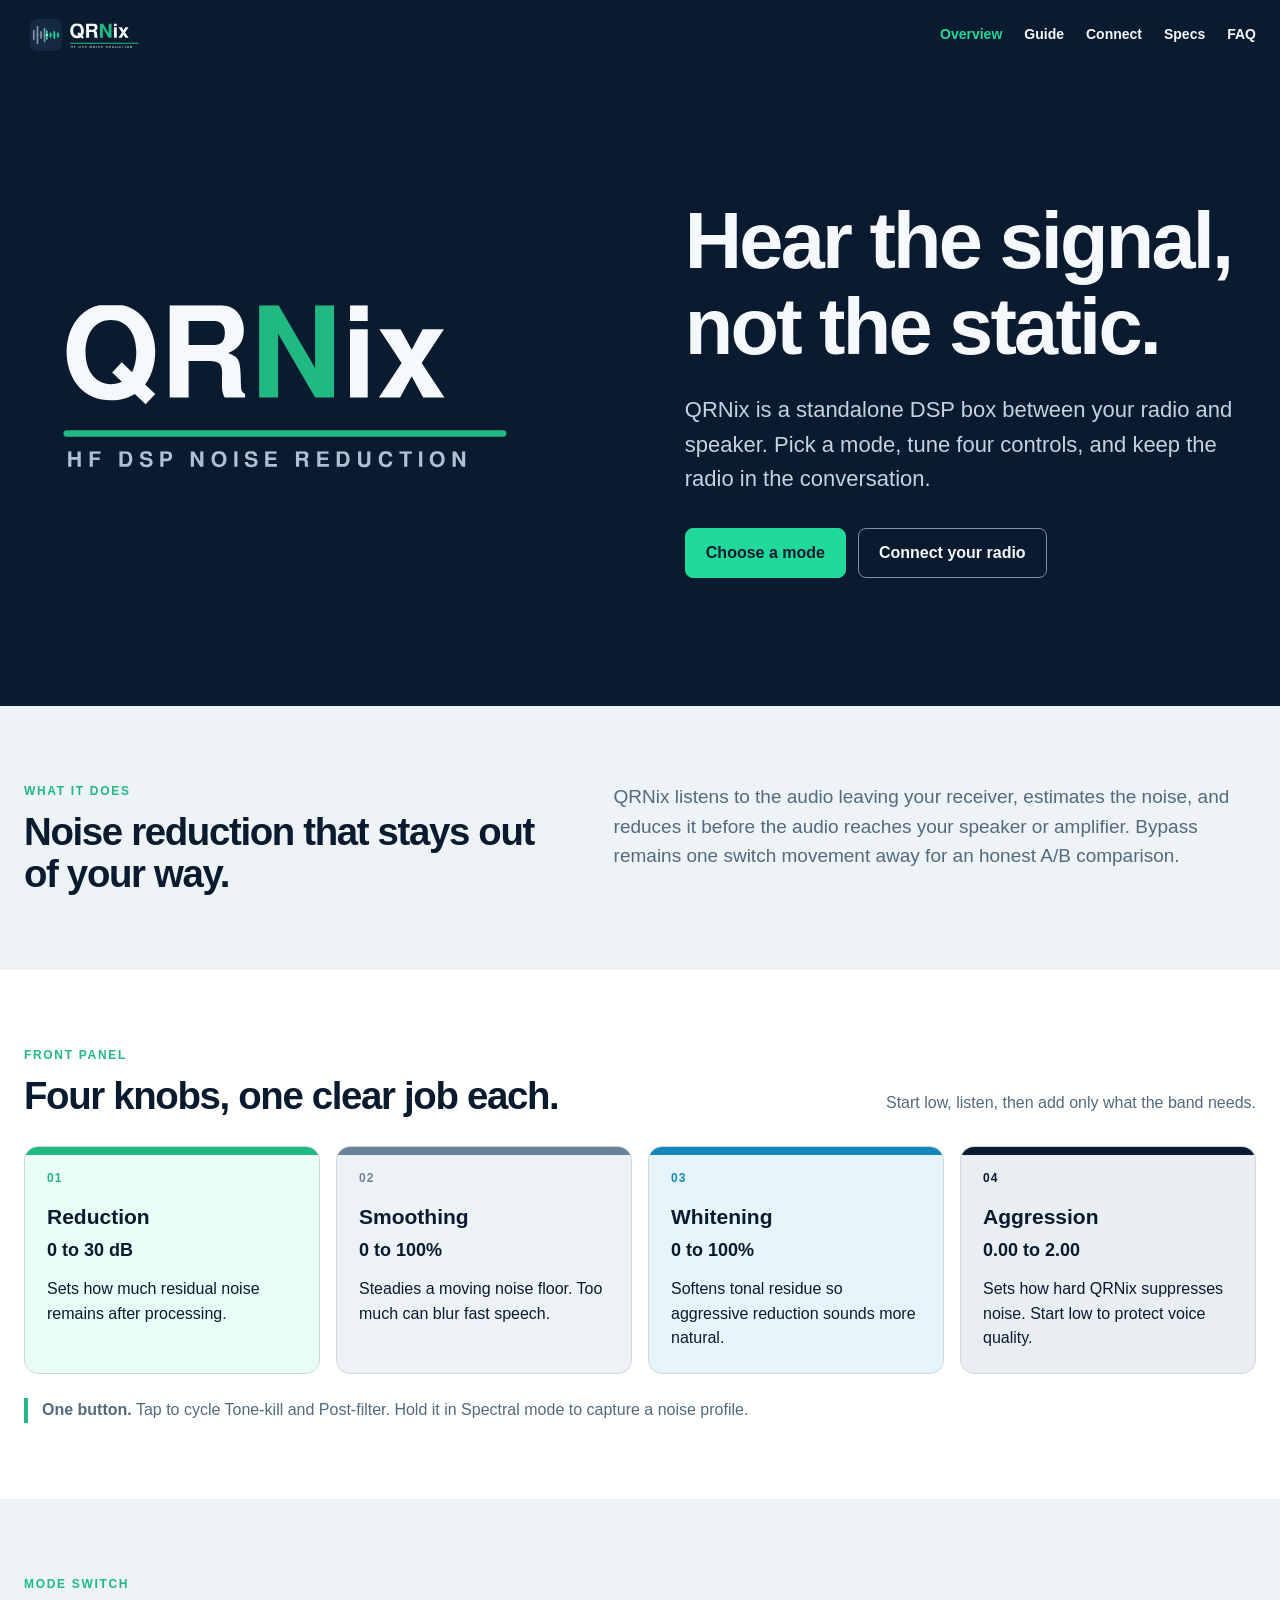
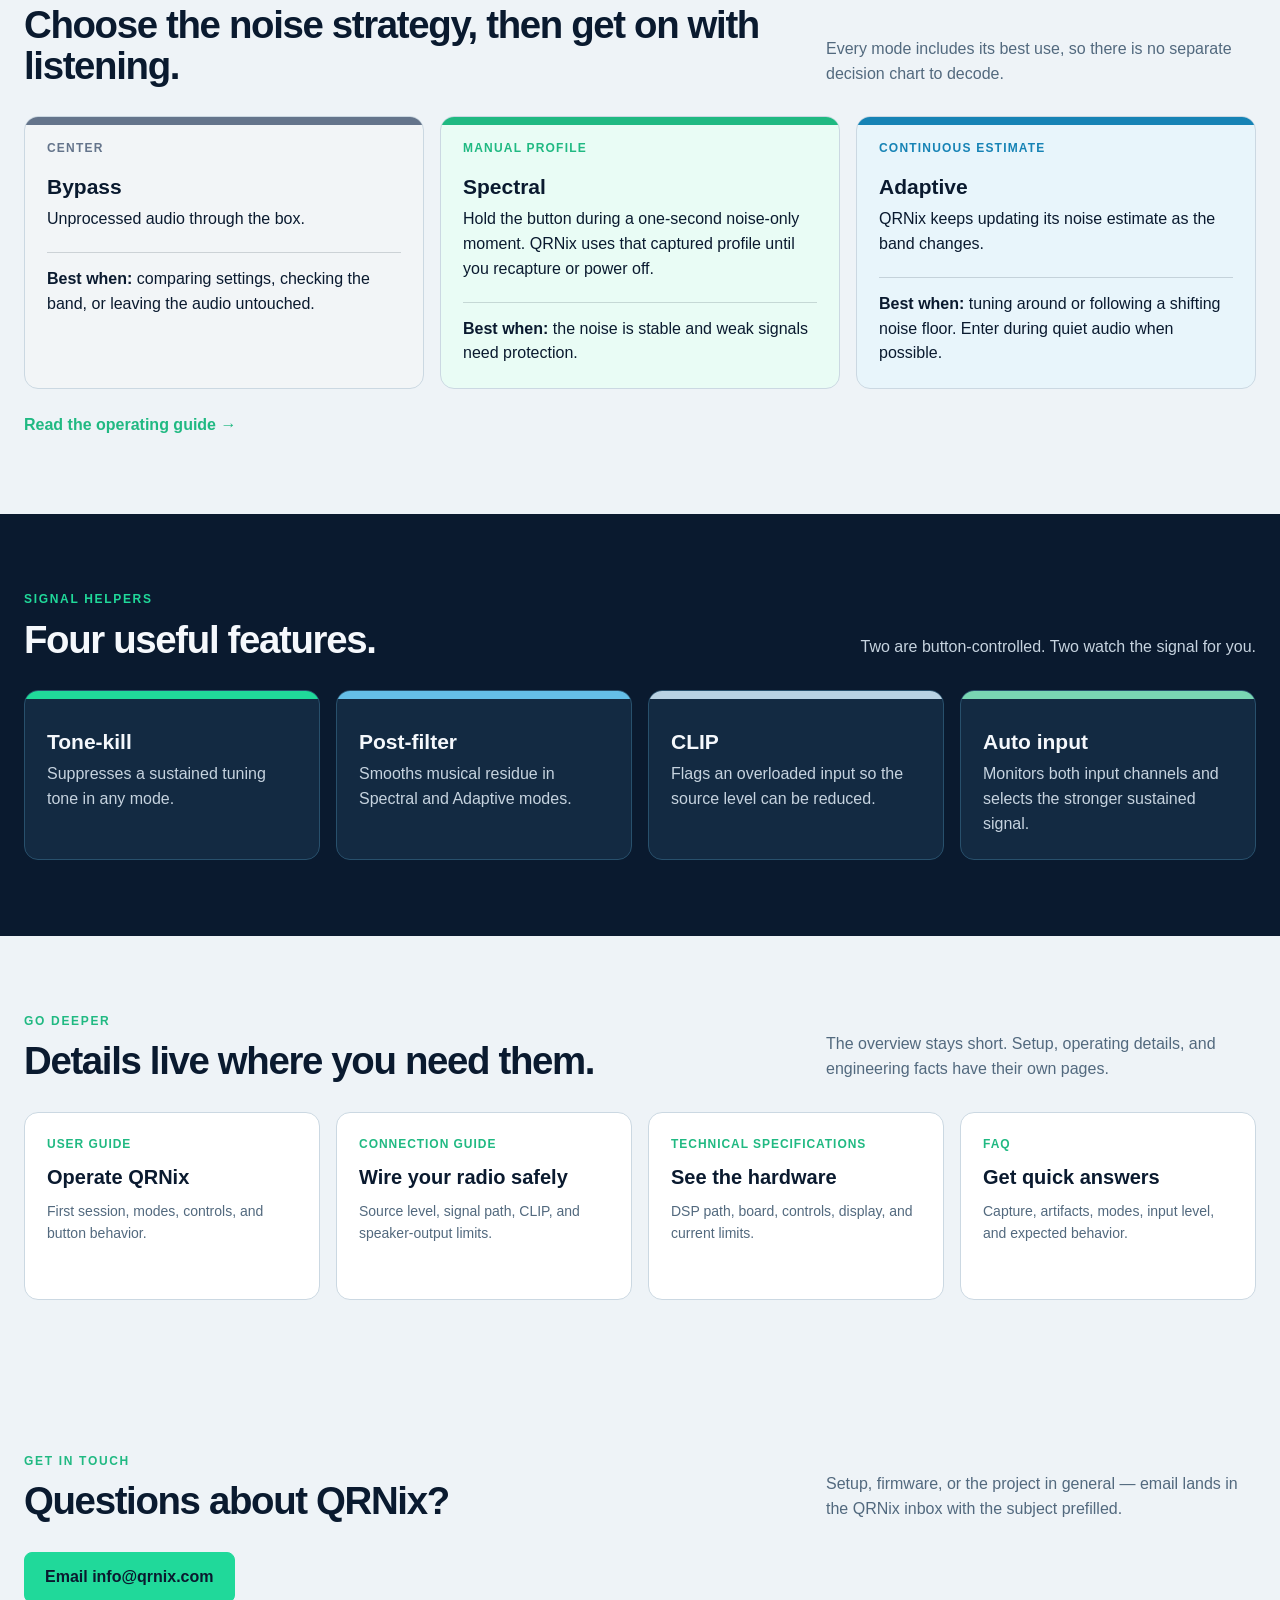
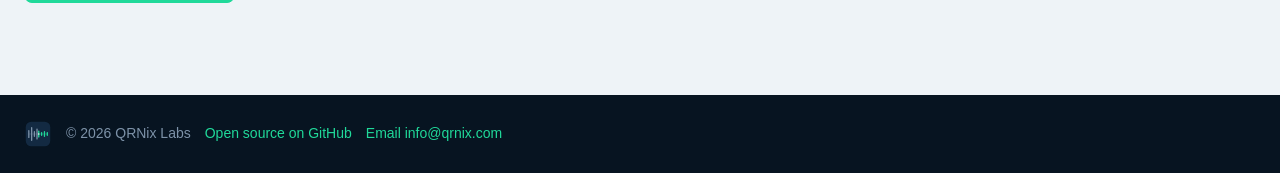
==== commit 85275a2b: "Move contact to footer on all pages and homepage; remove connect-page block" ====
--- a/index.html
+++ b/index.html
@@ -168,6 +168,19 @@
       </div>
     </div>
   </section>
+
+  <section class="section">
+    <div class="container">
+      <div class="section-heading">
+        <div>
+          <p class="eyebrow eyebrow-green">Get in touch</p>
+          <h2>Questions about QRNix?</h2>
+        </div>
+        <p>Setup, firmware, or the project in general — email lands in the QRNix inbox with the subject prefilled.</p>
+      </div>
+      <p><a class="btn" href="mailto:info&#64;qrnix&#46;com?subject=Website%20inquiry" target="_blank" rel="noopener">Email info&#64;qrnix&#46;com</a></p>
+    </div>
+  </section>
 </main>
 
 <footer class="site-footer">
@@ -175,6 +188,7 @@
     <img src="assets/qrnix-mark-dark.svg" alt="" width="28" height="28">
     <span>© 2026 QRNix Labs</span>
     <a href="https://github.com/qrnix-labs">Open source on GitHub</a>
+    <a href="mailto:info&#64;qrnix&#46;com?subject=Website%20inquiry" target="_blank" rel="noopener">Email info&#64;qrnix&#46;com</a>
   </div>
 </footer>
 </body>
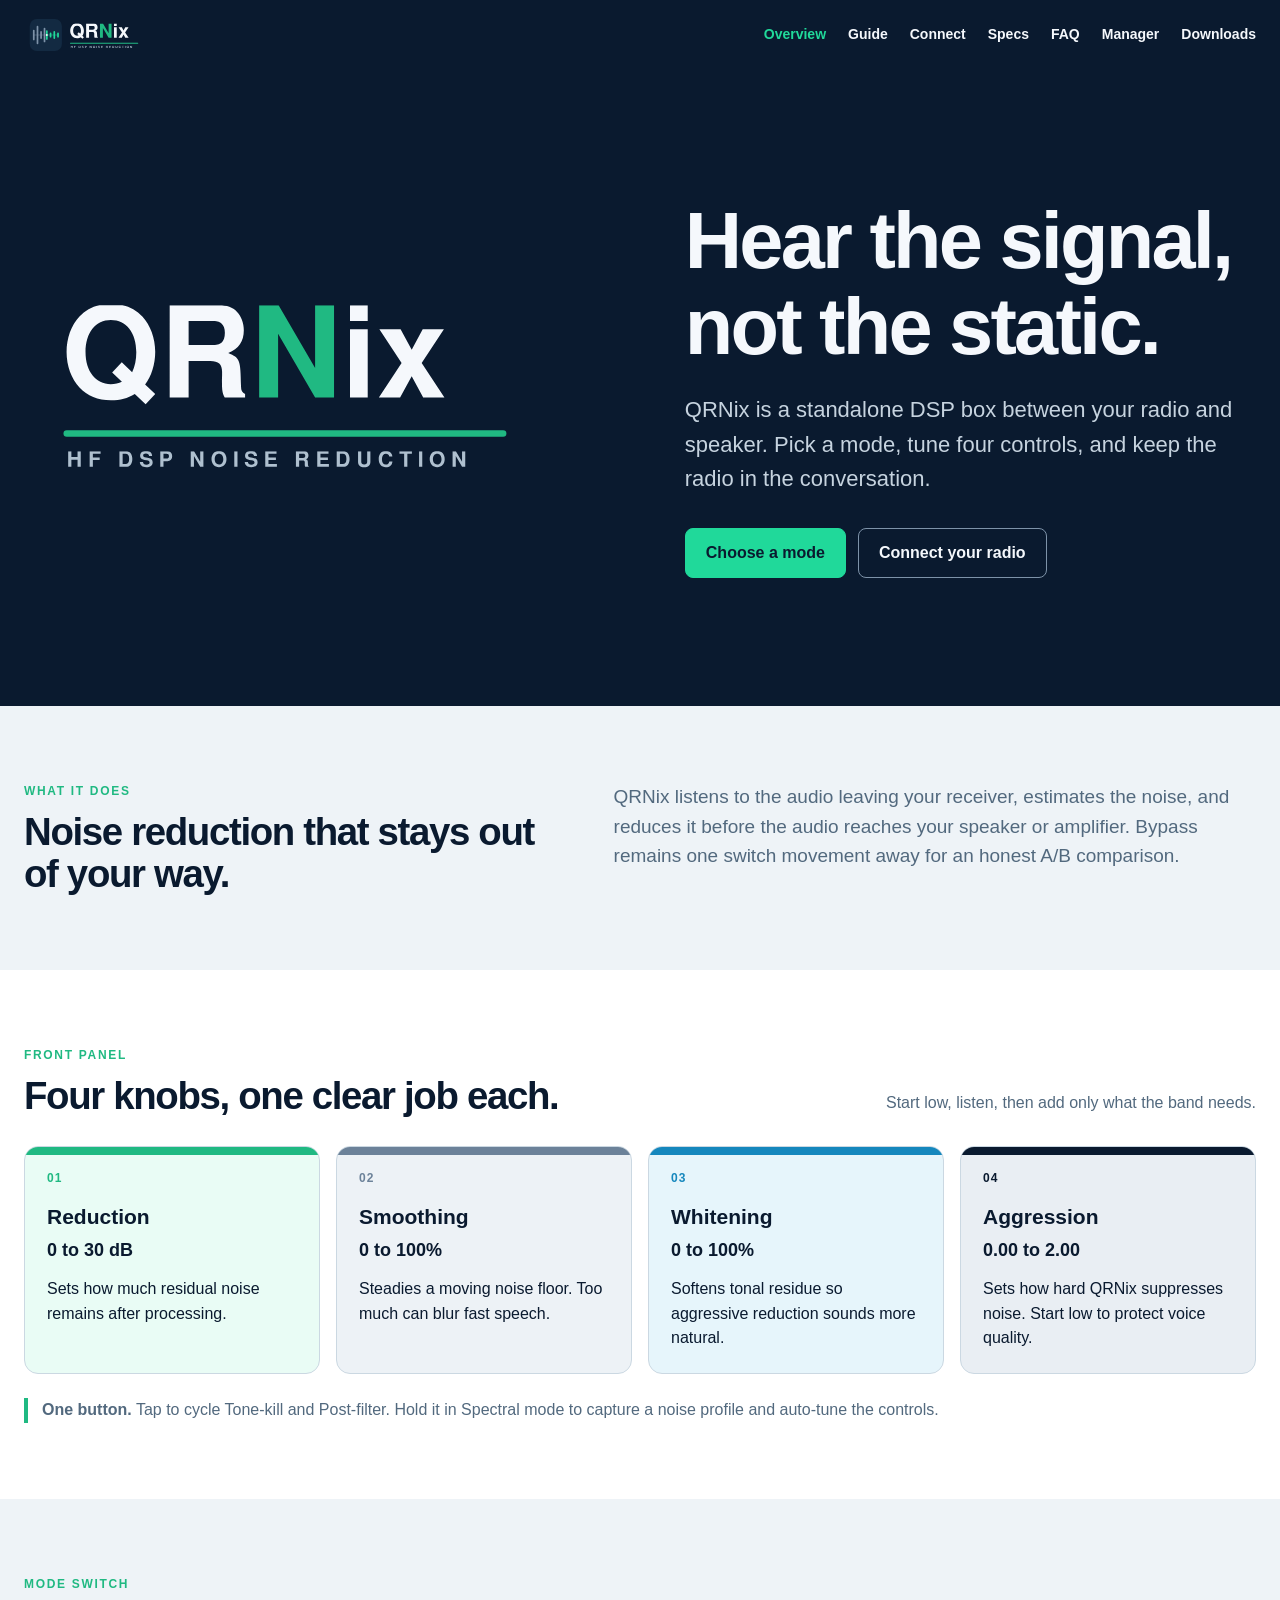
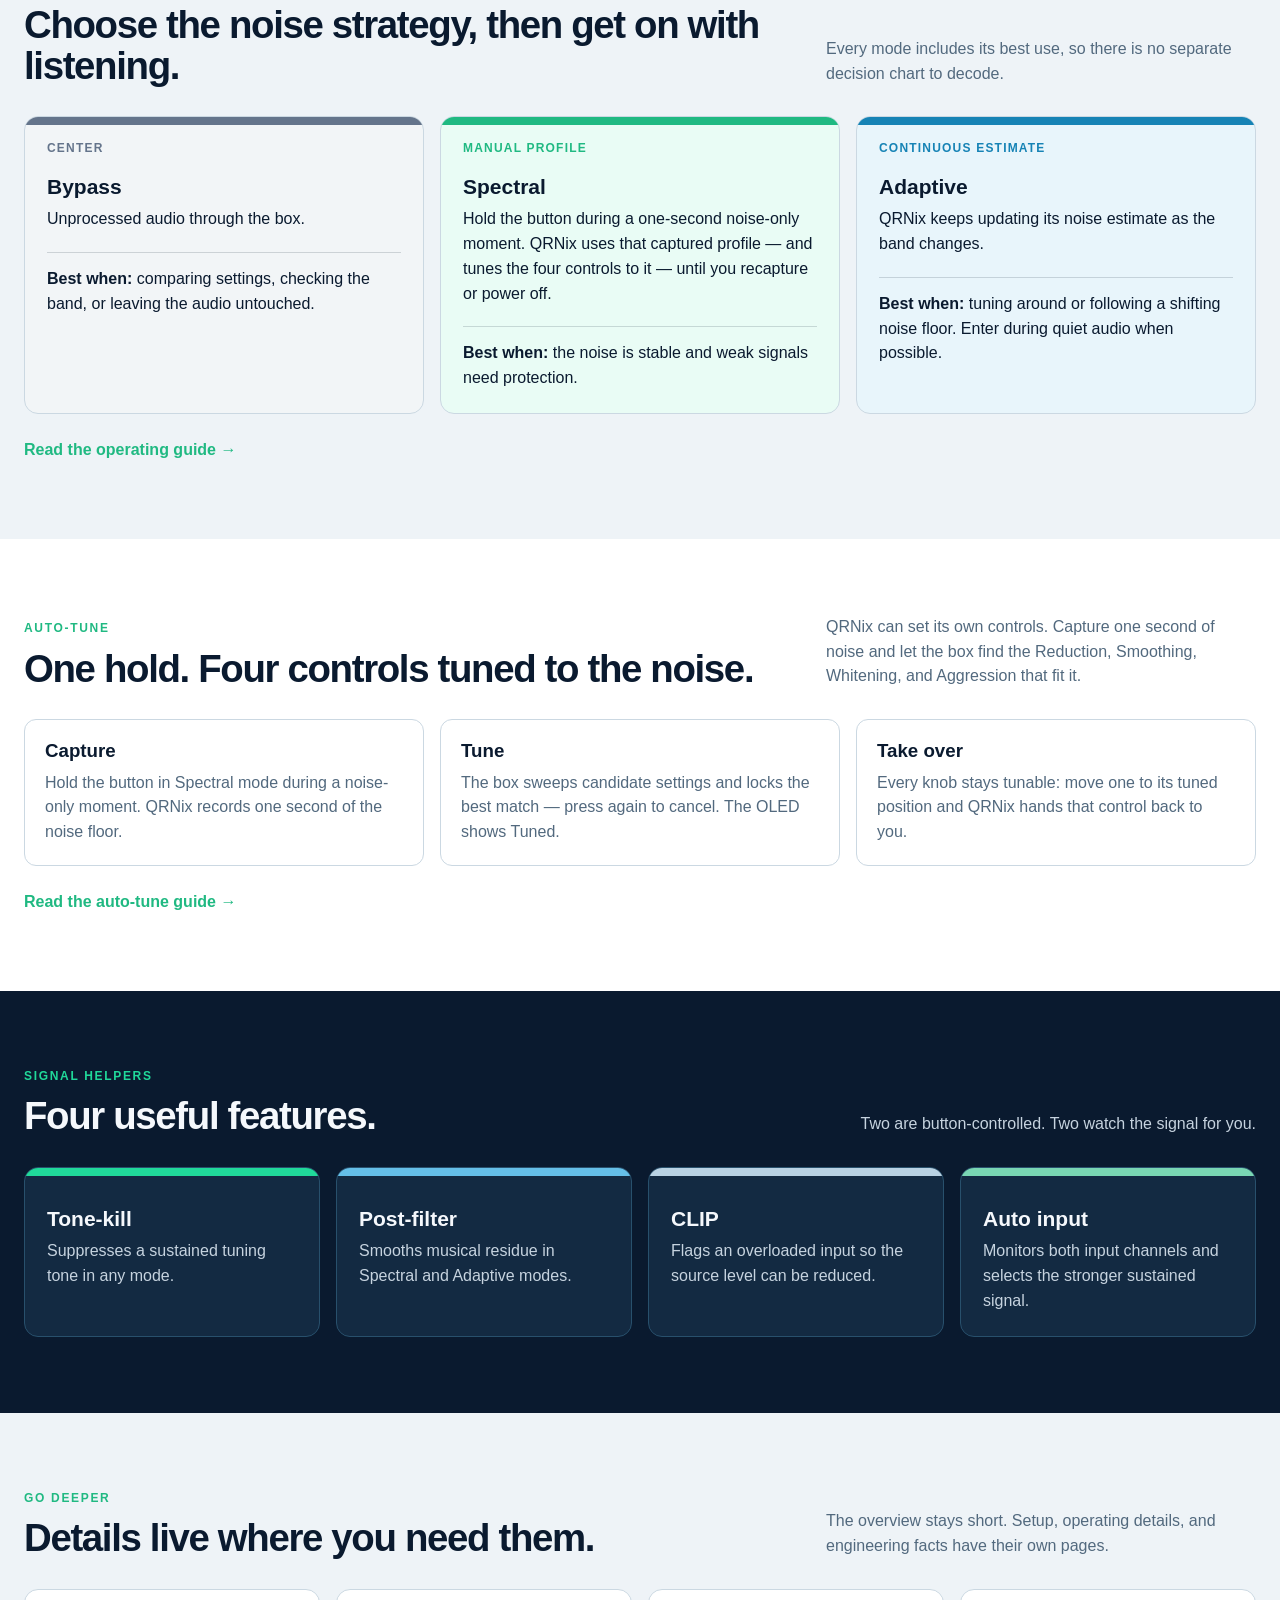
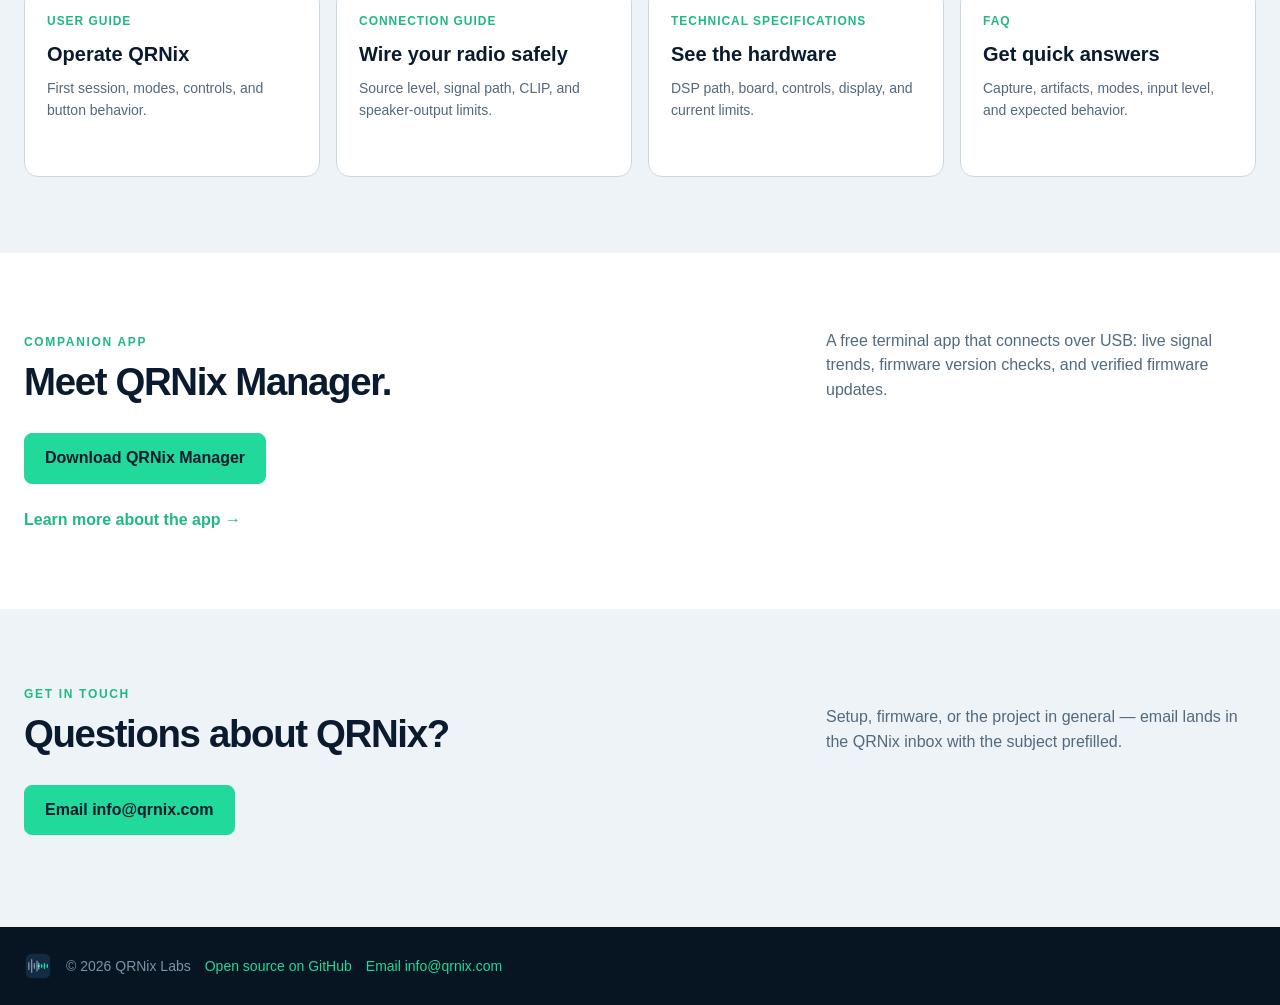
==== commit 96384b31: "Document QRNix Manager, auto-tune, and add downloads page - Add manager.html companion app page and " ====
--- a/index.html
+++ b/index.html
@@ -18,6 +18,8 @@
       <a href="connect.html">Connect</a>
       <a href="specs.html">Specs</a>
       <a href="faq.html">FAQ</a>
+      <a href="manager.html">Manager</a>
+      <a href="download.html">Downloads</a>
     </nav>
   </div>
 </header>
@@ -84,7 +86,7 @@
           <p>Sets how hard QRNix suppresses noise. Start low to protect voice quality.</p>
         </article>
       </div>
-      <p class="inline-note"><strong>One button.</strong> Tap to cycle Tone-kill and Post-filter. Hold it in Spectral mode to capture a noise profile.</p>
+      <p class="inline-note"><strong>One button.</strong> Tap to cycle Tone-kill and Post-filter. Hold it in Spectral mode to capture a noise profile and auto-tune the controls.</p>
     </div>
   </section>
 
@@ -107,7 +109,7 @@
         <article class="feature-band mode-spectral">
           <p class="band-kicker">Manual profile</p>
           <h3>Spectral</h3>
-          <p>Hold the button during a one-second noise-only moment. QRNix uses that captured profile until you recapture or power off.</p>
+          <p>Hold the button during a one-second noise-only moment. QRNix uses that captured profile — and tunes the four controls to it — until you recapture or power off.</p>
           <p class="best-use"><strong>Best when:</strong> the noise is stable and weak signals need protection.</p>
         </article>
         <article class="feature-band mode-adaptive">
@@ -121,6 +123,33 @@
     </div>
   </section>
 
+  <section id="auto-tune" class="section section-soft">
+    <div class="container">
+      <div class="section-heading">
+        <div>
+          <p class="eyebrow eyebrow-green">Auto-tune</p>
+          <h2>One hold. Four controls tuned to the noise.</h2>
+        </div>
+        <p>QRNix can set its own controls. Capture one second of noise and let the box find the Reduction, Smoothing, Whitening, and Aggression that fit it.</p>
+      </div>
+      <div class="detail-grid">
+        <article class="detail-card">
+          <h3>Capture</h3>
+          <p>Hold the button in Spectral mode during a noise-only moment. QRNix records one second of the noise floor.</p>
+        </article>
+        <article class="detail-card">
+          <h3>Tune</h3>
+          <p>The box sweeps candidate settings and locks the best match — press again to cancel. The OLED shows Tuned.</p>
+        </article>
+        <article class="detail-card">
+          <h3>Take over</h3>
+          <p>Every knob stays tunable: move one to its tuned position and QRNix hands that control back to you.</p>
+        </article>
+      </div>
+      <p class="section-link"><a href="guide.html#auto-tune">Read the auto-tune guide <span aria-hidden="true">→</span></a></p>
+    </div>
+  </section>
+
   <section id="features" class="section section-dark">
     <div class="container">
       <div class="section-heading section-heading-light">
@@ -166,6 +195,22 @@
         <a class="link-card" href="specs.html"><span>Technical specifications</span><strong>See the hardware</strong><small>DSP path, board, controls, display, and current limits.</small></a>
         <a class="link-card" href="faq.html"><span>FAQ</span><strong>Get quick answers</strong><small>Capture, artifacts, modes, input level, and expected behavior.</small></a>
       </div>
+    </div>
+  </section>
+
+  <section id="manager" class="section section-soft">
+    <div class="container">
+      <div class="section-heading">
+        <div>
+          <p class="eyebrow eyebrow-green">Companion app</p>
+          <h2>Meet QRNix Manager.</h2>
+        </div>
+        <p>A free terminal app that connects over USB: live signal trends, firmware version checks, and verified firmware updates.</p>
+      </div>
+      <div class="cta-row">
+        <a class="btn" href="download.html">Download QRNix Manager</a>
+      </div>
+      <p class="section-link"><a href="manager.html">Learn more about the app <span aria-hidden="true">→</span></a></p>
     </div>
   </section>
 
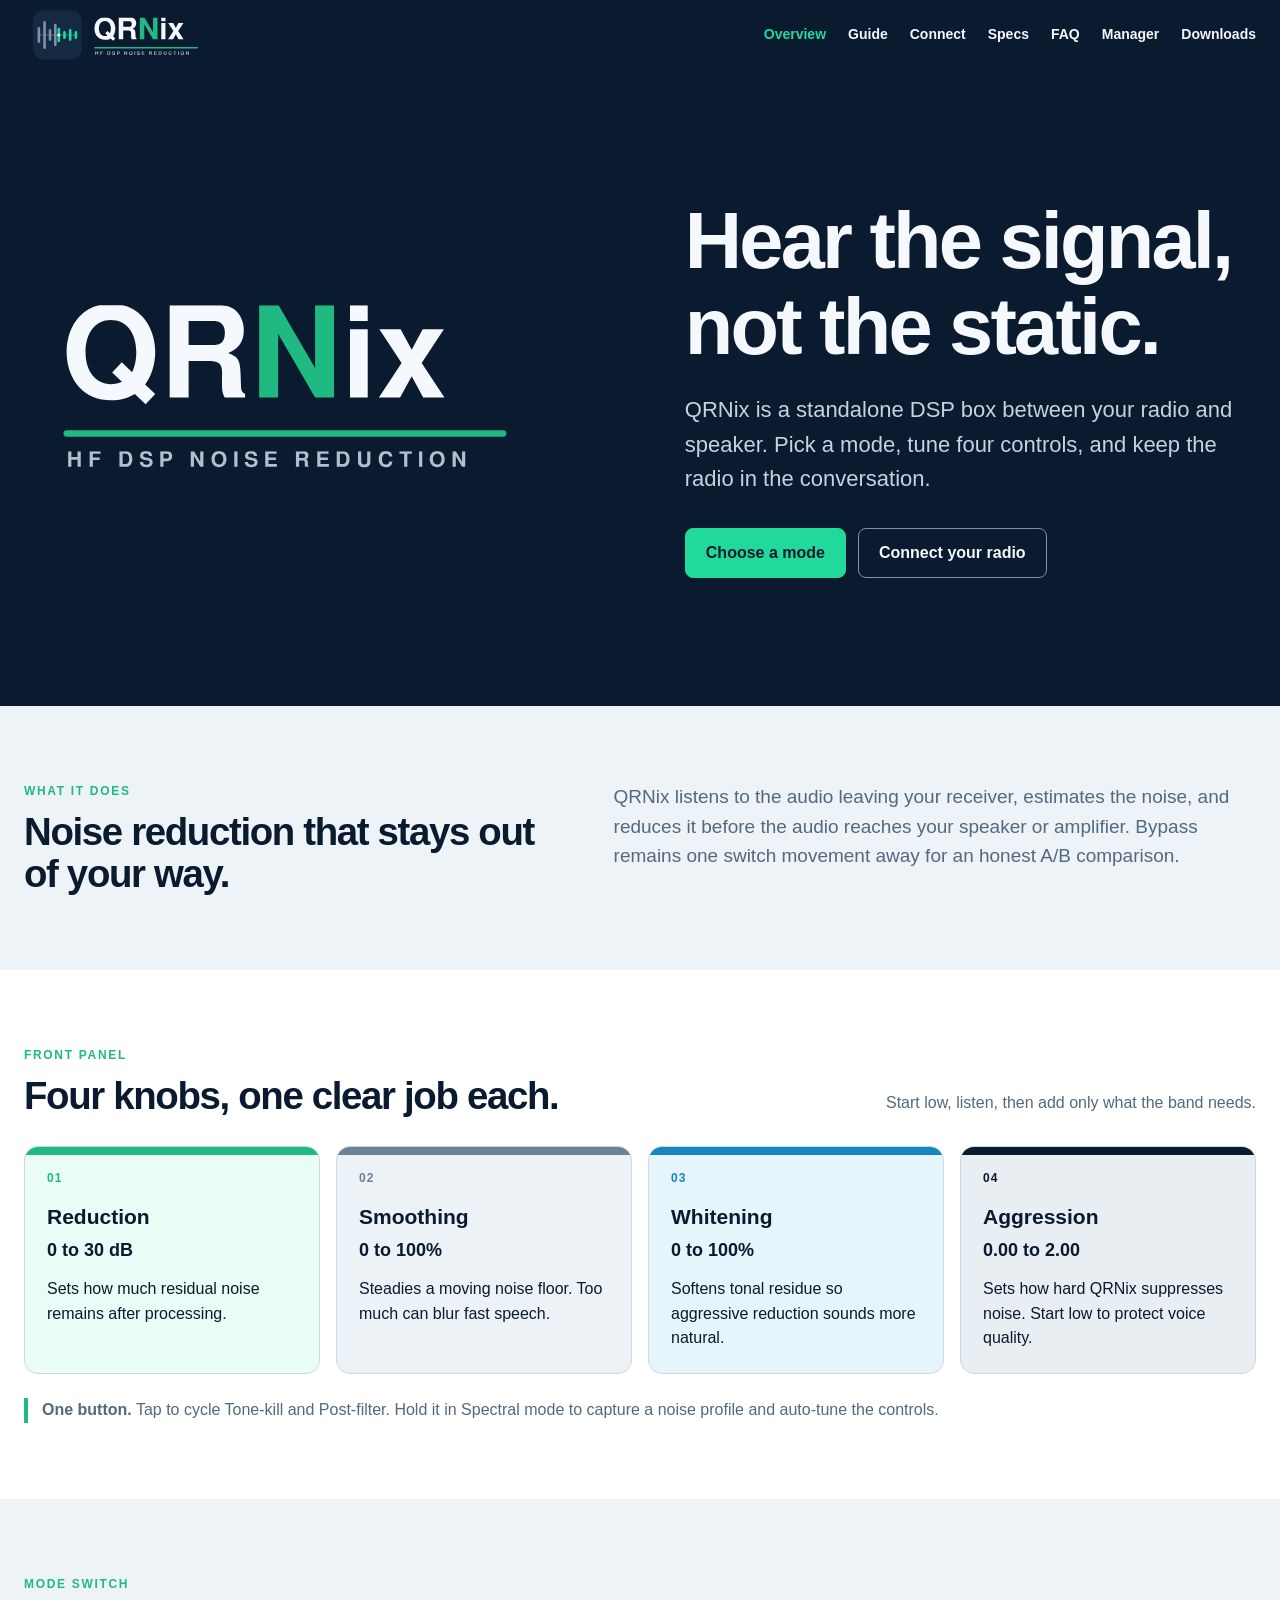
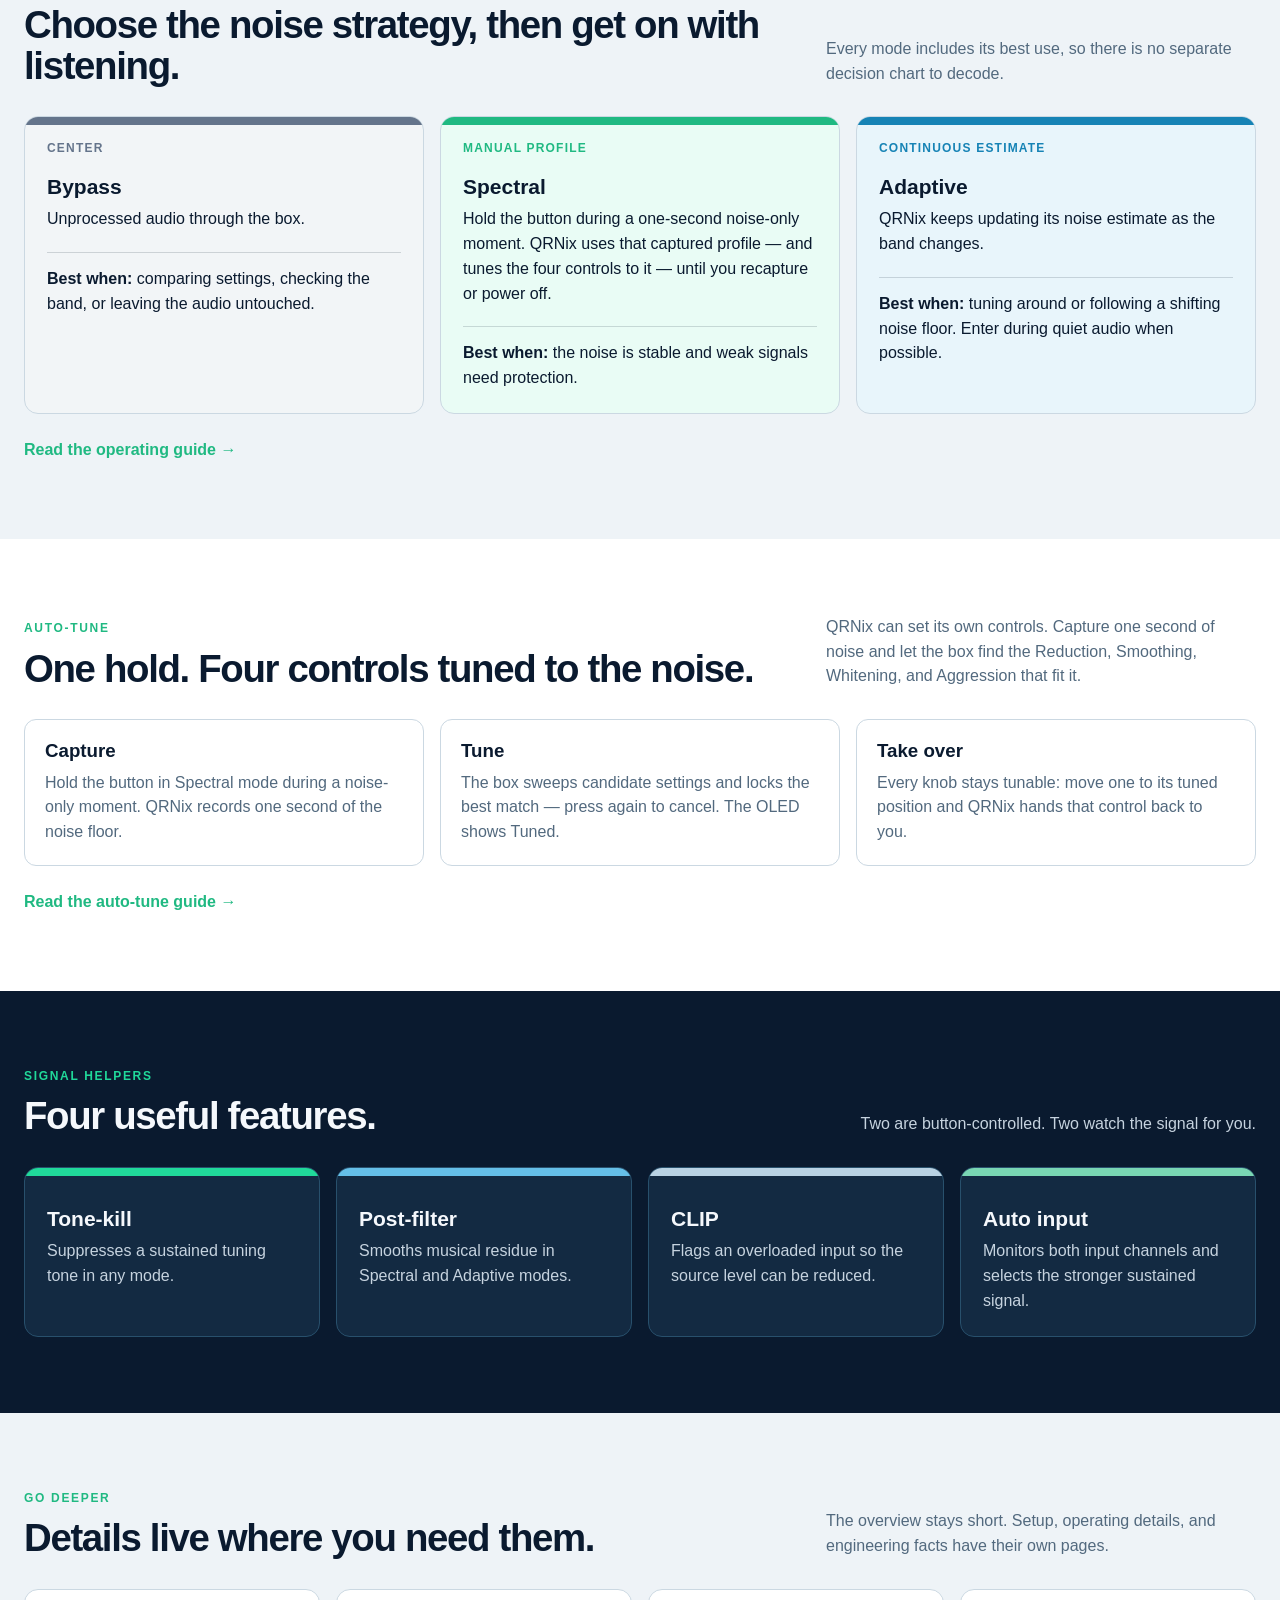
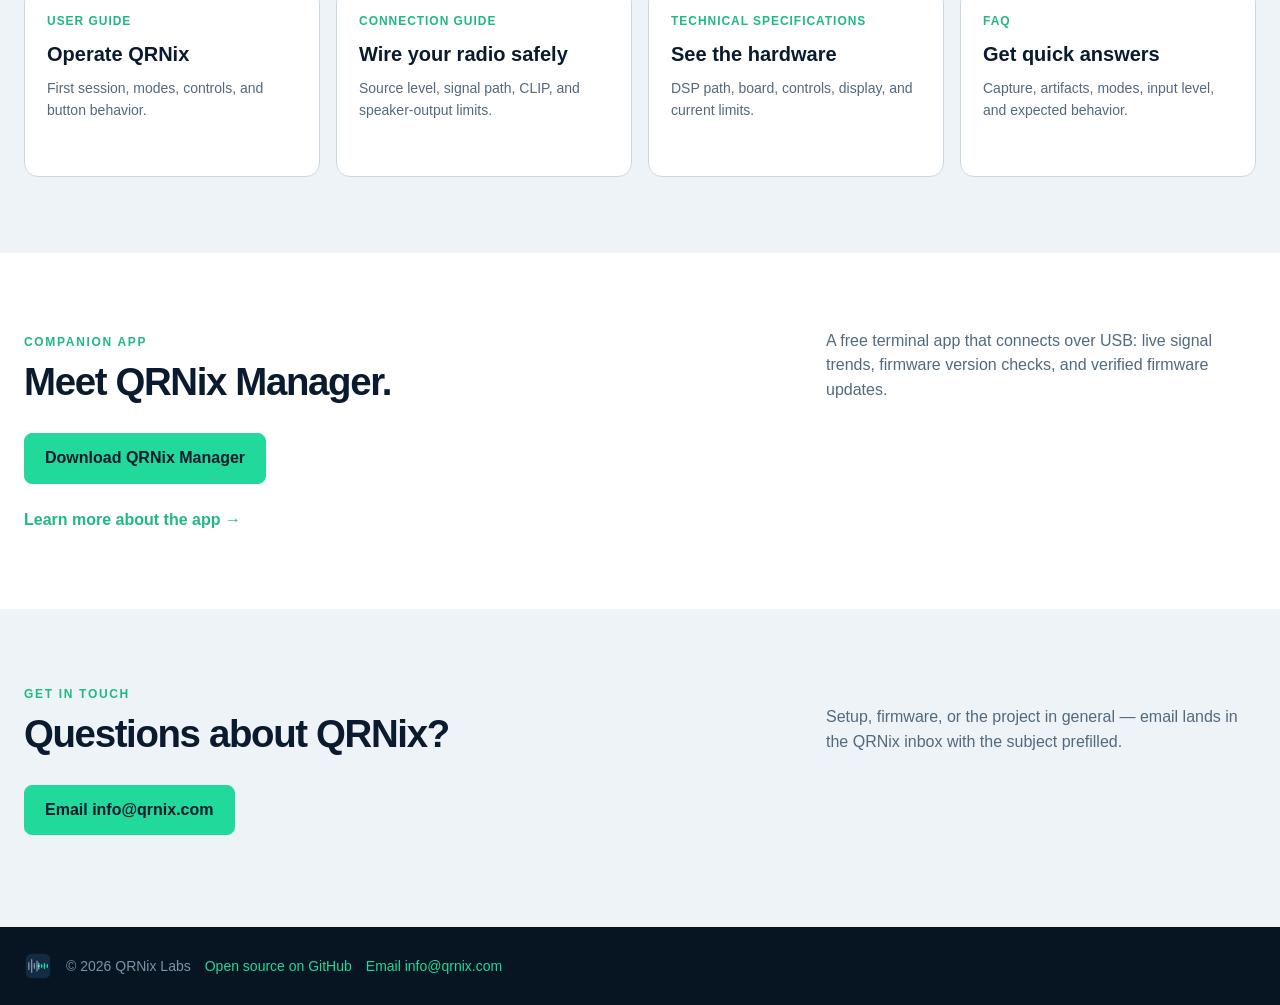
==== commit d48bf80b: "Enlarge header logo to fill the 70px header band The logo was capped at 46px inside a header that is" ====
--- a/index.html
+++ b/index.html
@@ -11,7 +11,7 @@
 <body>
 <header class="site-header">
   <div class="container header-inner">
-    <a href="index.html" class="brand" aria-label="QRNix home"><img src="assets/qrnix-logo-dark.svg" alt="QRNix, HF DSP noise reduction" width="120" height="46"></a>
+    <a href="index.html" class="brand" aria-label="QRNix home"><img src="assets/qrnix-logo-dark.svg" alt="QRNix, HF DSP noise reduction" width="183" height="70"></a>
     <nav class="nav" aria-label="Primary navigation">
       <a href="index.html" aria-current="page">Overview</a>
       <a href="guide.html">Guide</a>
--- a/style.css
+++ b/style.css
@@ -64,7 +64,7 @@
   gap: 28px;
 }
 .brand { display: inline-flex; flex: 0 0 auto; }
-.brand img { display: block; height: 46px; width: auto; }
+.brand img { display: block; height: 70px; width: auto; }
 .nav { display: flex; flex-wrap: wrap; gap: 8px 22px; }
 .nav a {
   color: var(--off-white);
@@ -148,6 +148,7 @@
 .feature-band p + p { margin-top: 12px; }
 .band-kicker { color: var(--band, var(--green-word)); font-size: 12px; font-weight: 700; letter-spacing: 0.1em; text-transform: uppercase; }
 .band-metric { color: var(--navy); font-size: 18px; font-weight: 700; }
+.feature-band .btn { margin-top: 12px; }
 .band-mint { --band: #20b982; background: #e9fcf5; }
 .band-slate { --band: #6c8299; background: #edf2f6; }
 .band-sky { --band: #1587bd; background: #e6f5fb; }
@@ -207,6 +208,24 @@
 .notice p { margin: 0; }
 .notice-warn { background: #fff6e5; border-left-color: #c97c19; color: #57380c; }
 .notice-info { background: #e8f5fb; border-left-color: #1683b5; }
+.term-shot-wrap { padding: 20px 24px; }
+.term-shot { display: block; height: auto; margin: 0 auto; max-width: 100%; }
+.term-note { color: var(--text-slate); font-size: 13px; margin: 6px 0 0; }
+.t-green { color: var(--green); }
+.legend-grid { display: grid; gap: 18px 28px; grid-template-columns: repeat(2, minmax(0, 1fr)); margin-top: 26px; }
+.legend-item h4 { color: var(--green); font-size: 15px; margin: 0 0 6px; }
+.legend-item p { color: #c6d3df; font-size: 15px; margin: 0; }
+.command-block {
+  background: #fff;
+  border: 1px solid var(--line);
+  border-radius: 6px;
+  display: block;
+  margin: 12px 0;
+  overflow-x: auto;
+  padding: 10px 14px;
+  user-select: all;
+  white-space: nowrap;
+}
 .table-wrap { border: 1px solid var(--line); border-radius: 12px; overflow-x: auto; }
 .spec-table { border-collapse: collapse; min-width: 620px; width: 100%; }
 .spec-table th,
@@ -236,13 +255,14 @@
   .features-grid,
   .link-grid { grid-template-columns: repeat(2, minmax(0, 1fr)); }
   .modes-grid,
-  .detail-grid { grid-template-columns: 1fr; }
+  .detail-grid,
+  .legend-grid { grid-template-columns: 1fr; }
   .section-heading { align-items: start; flex-direction: column; gap: 14px; }
 }
 
 @media (max-width: 640px) {
   .container { width: min(100% - 32px, 1240px); }
-  .header-inner { align-items: flex-start; flex-direction: column; gap: 10px; padding: 14px 0; }
+  .header-inner { align-items: flex-start; flex-direction: column; gap: 10px; padding: 0; }
   .nav { flex-wrap: nowrap; max-width: 100%; overflow-x: auto; padding-bottom: 3px; width: 100%; }
   .hero { padding: 64px 0; }
   .section { padding: 56px 0; }
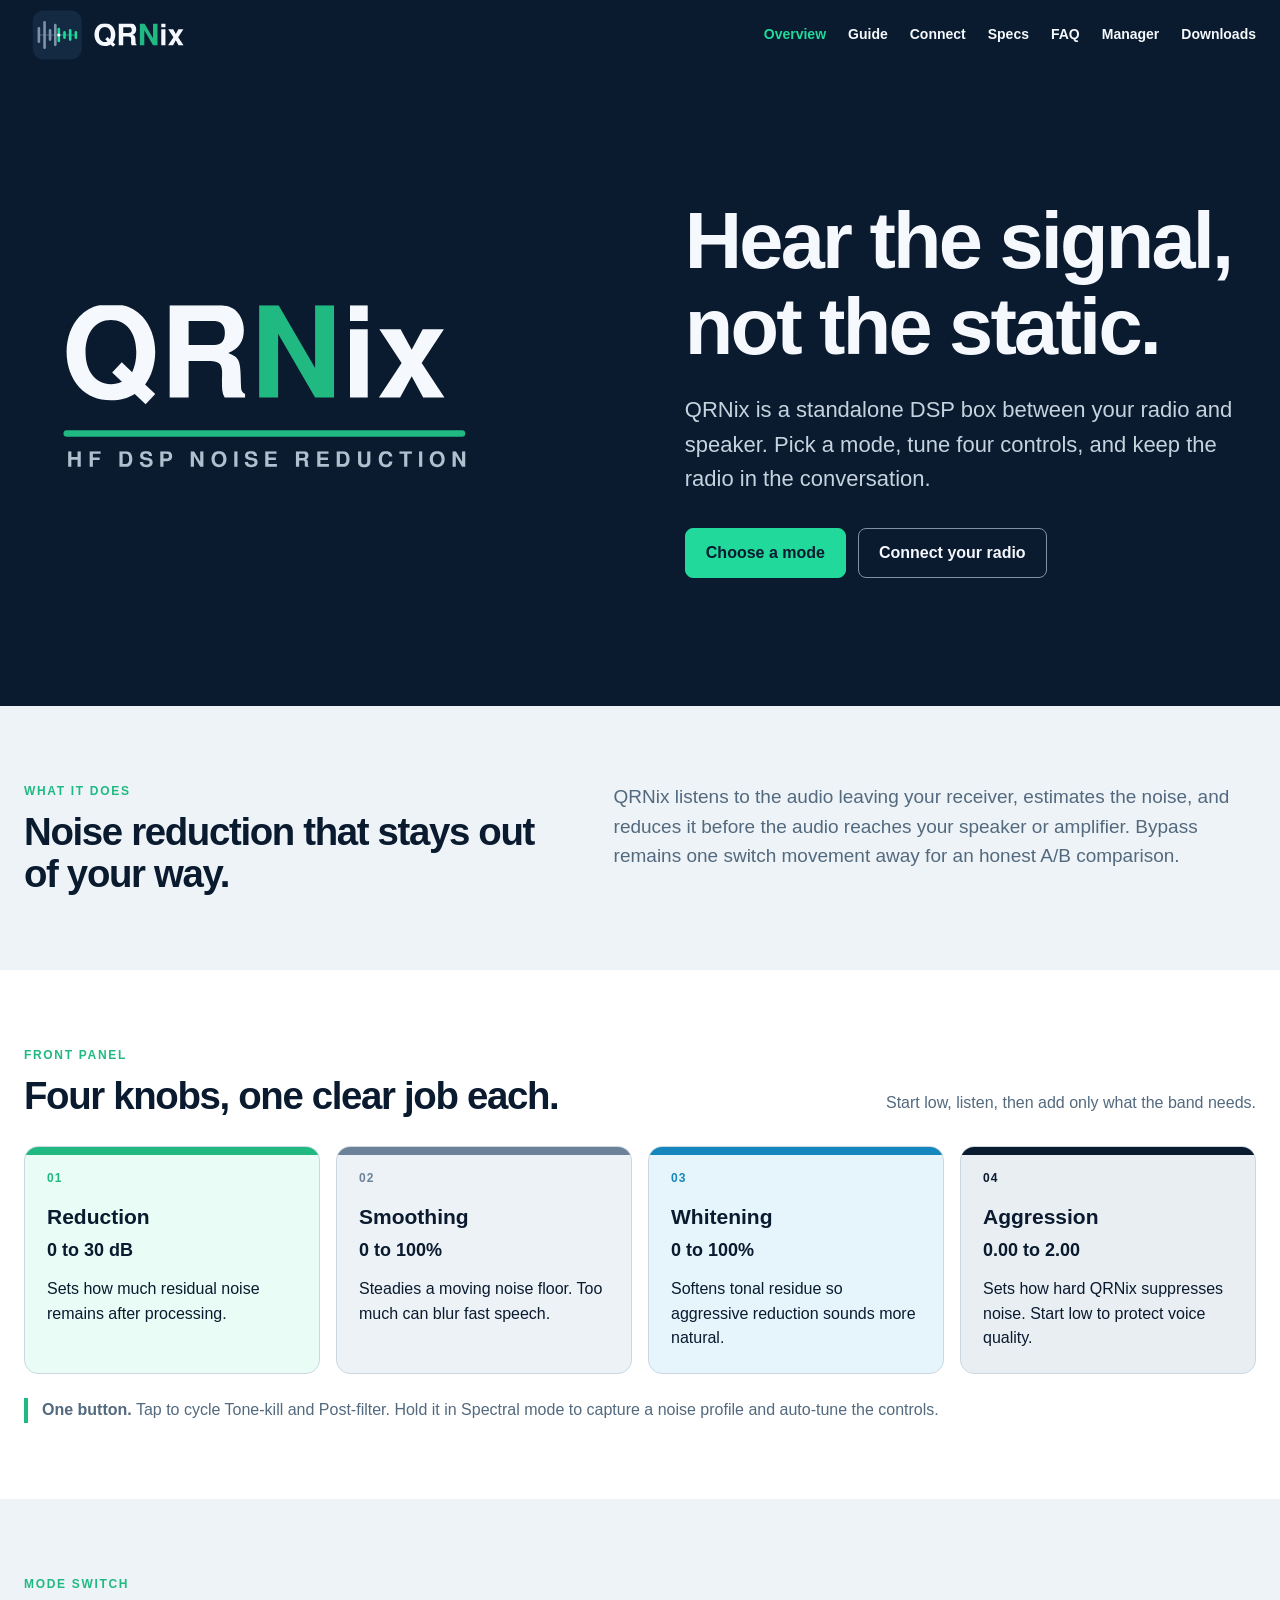
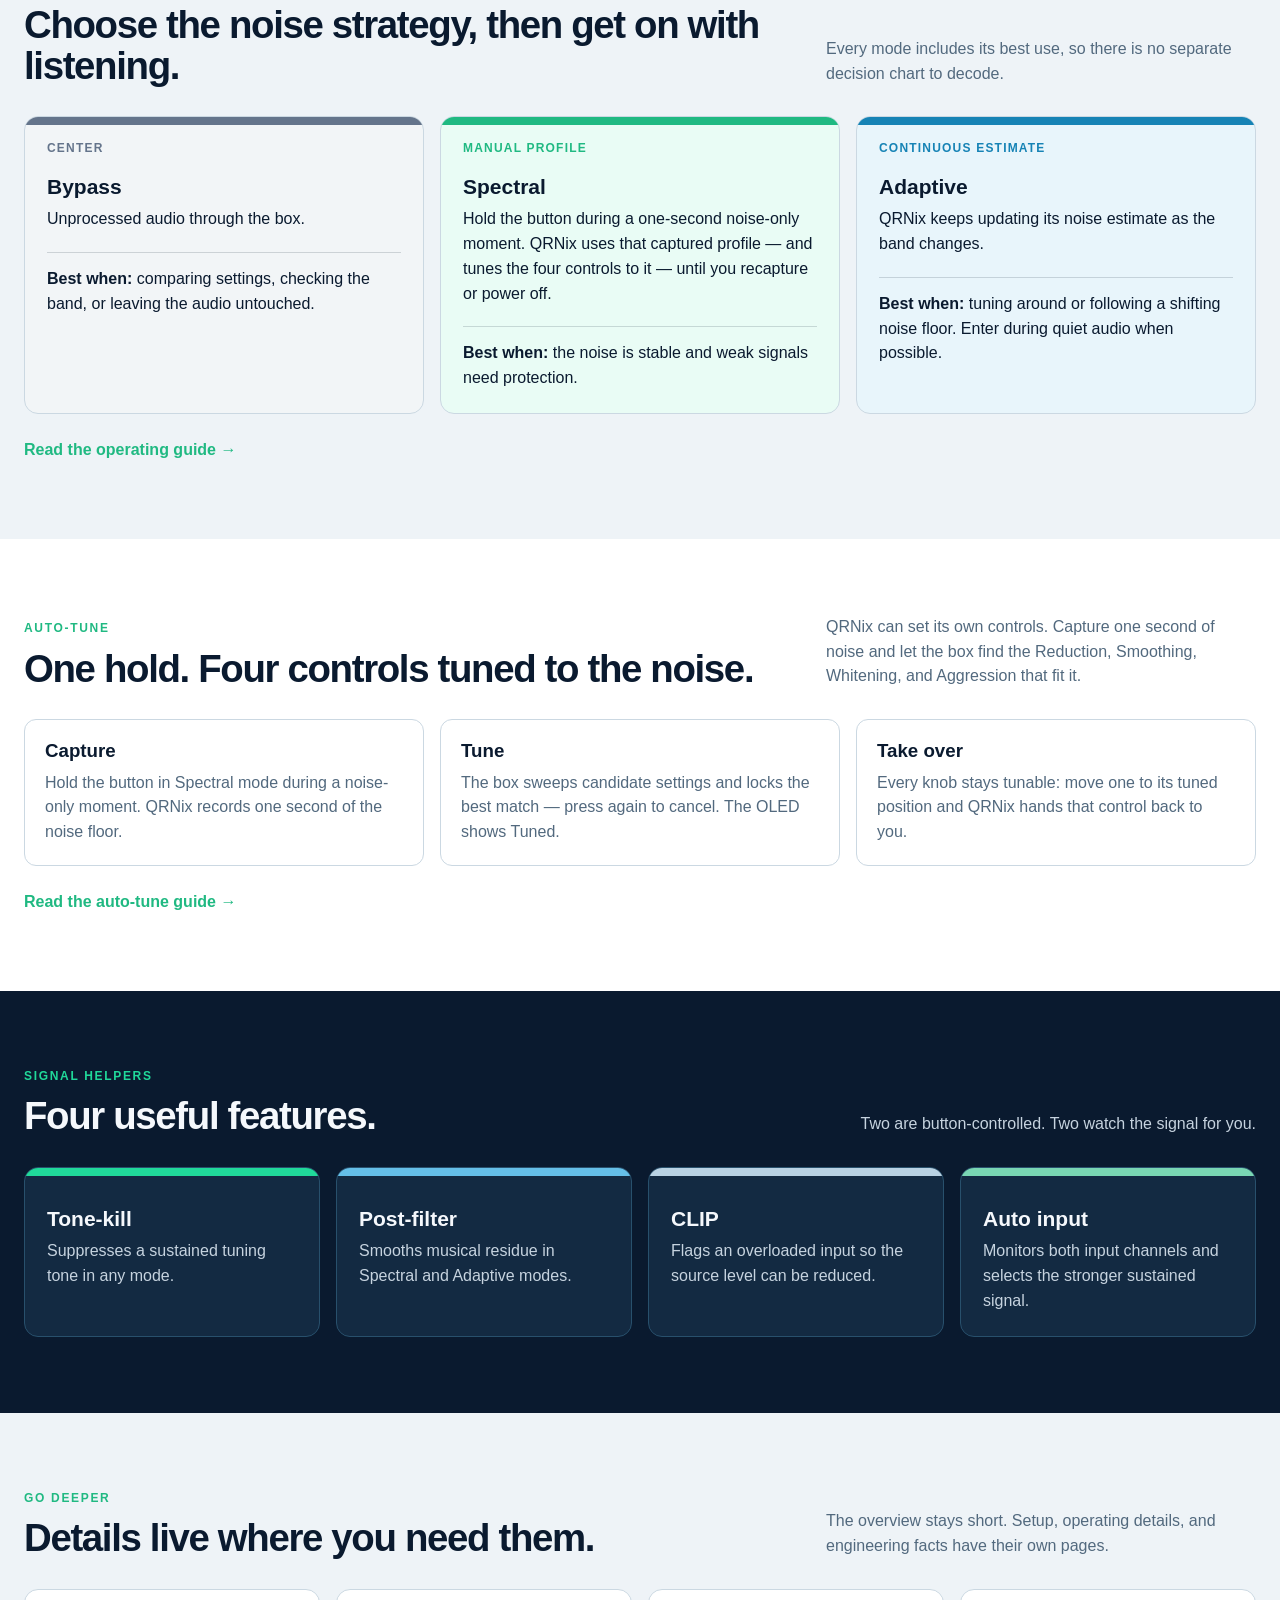
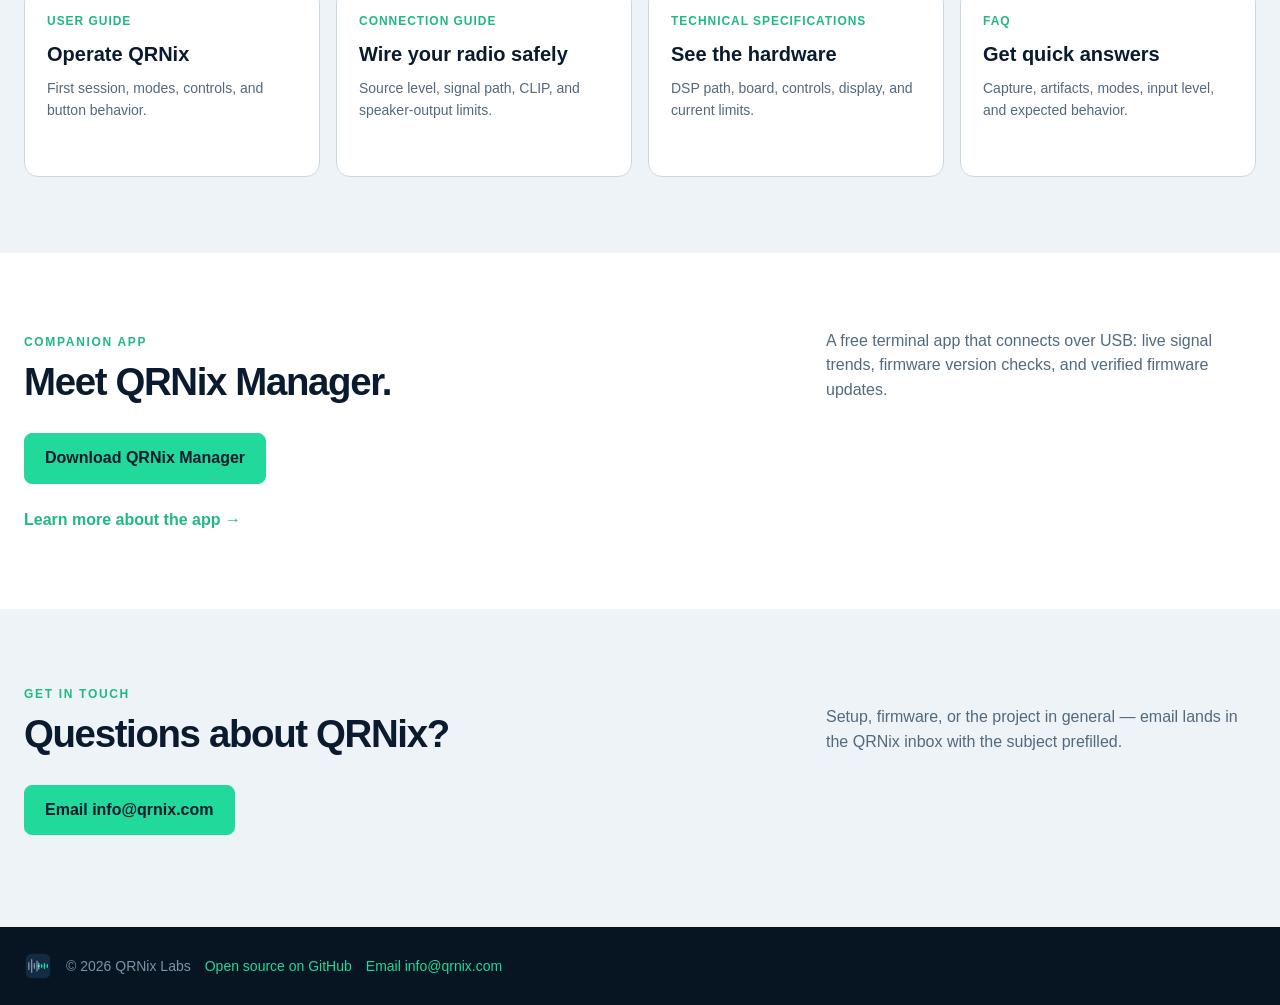
==== commit 4a9c83dd: "Refresh brand assets from the brand repo, switch the header to the simple logo - assets/: resynced f" ====
--- a/index.html
+++ b/index.html
@@ -11,7 +11,7 @@
 <body>
 <header class="site-header">
   <div class="container header-inner">
-    <a href="index.html" class="brand" aria-label="QRNix home"><img src="assets/qrnix-logo-dark.svg" alt="QRNix, HF DSP noise reduction" width="183" height="70"></a>
+    <a href="index.html" class="brand" aria-label="QRNix home"><img src="assets/qrnix-logo-dark-simple.svg" alt="QRNix" width="183" height="70"></a>
     <nav class="nav" aria-label="Primary navigation">
       <a href="index.html" aria-current="page">Overview</a>
       <a href="guide.html">Guide</a>
